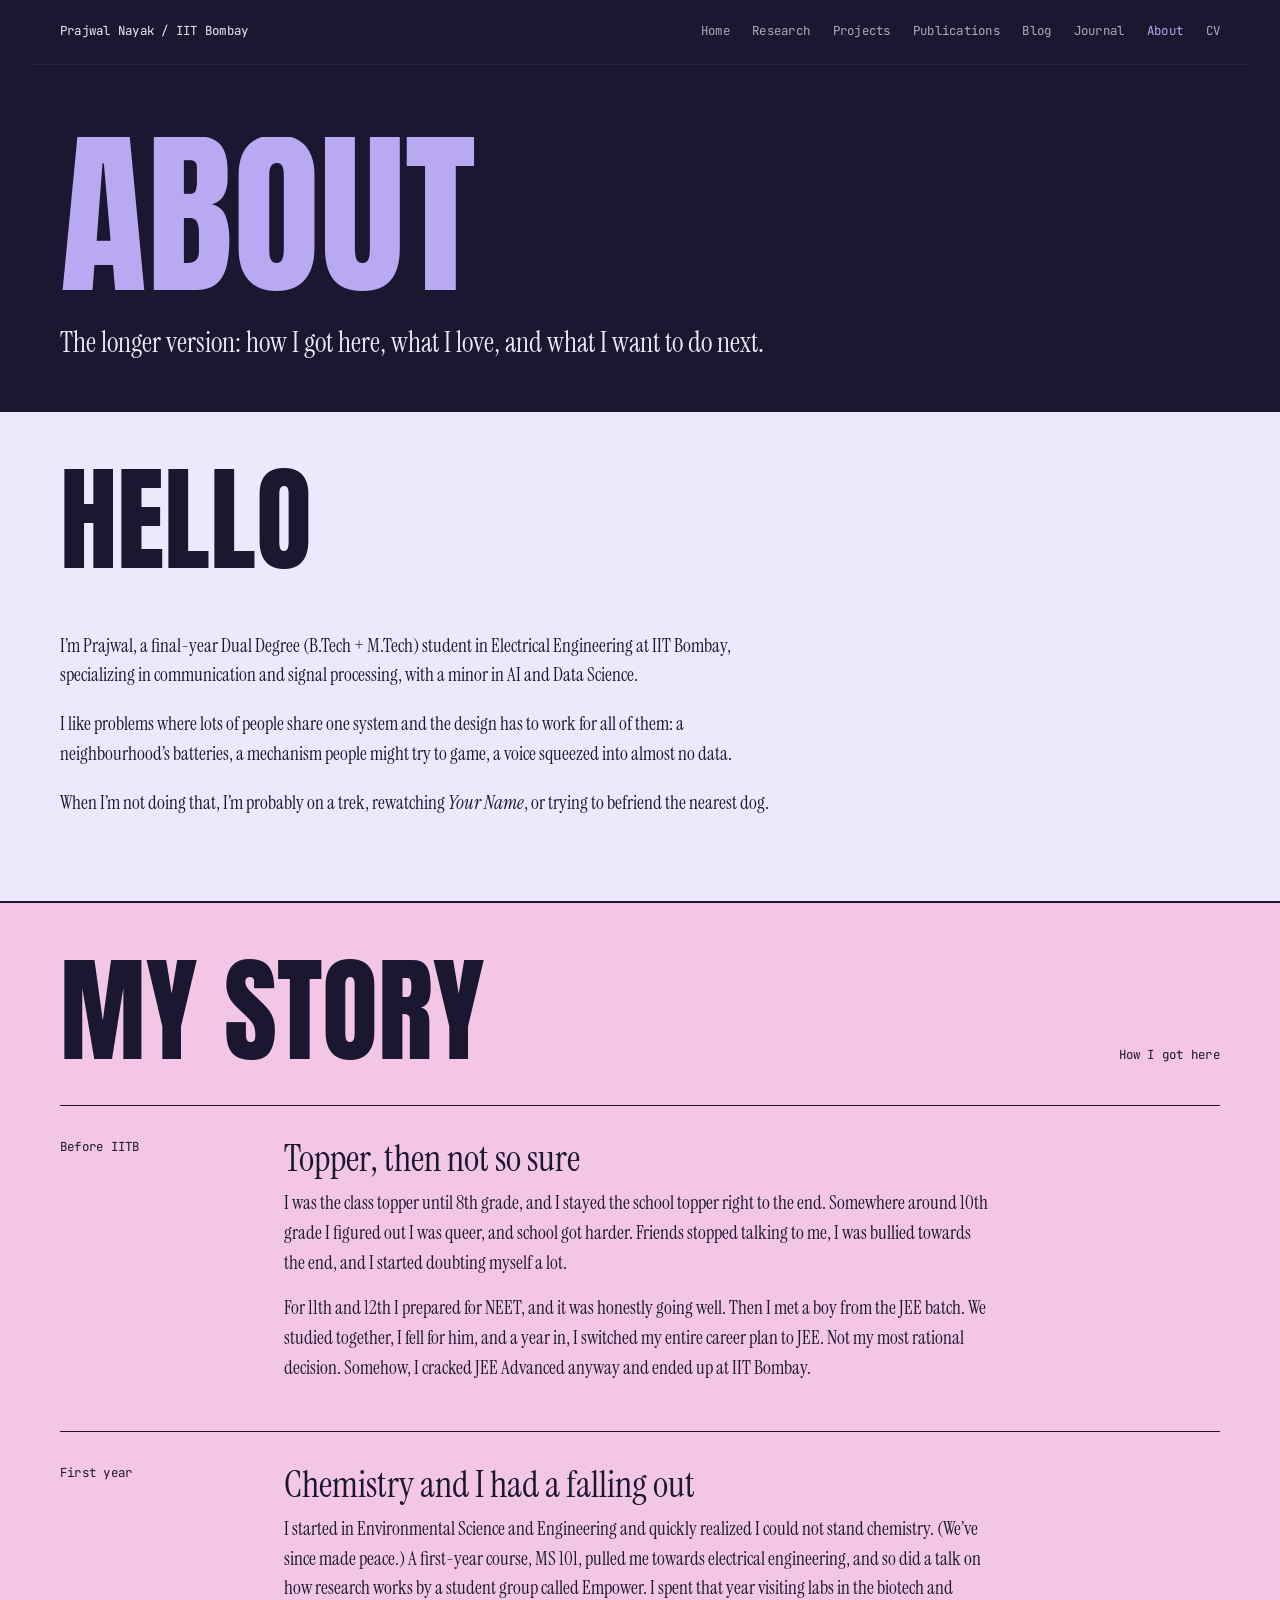
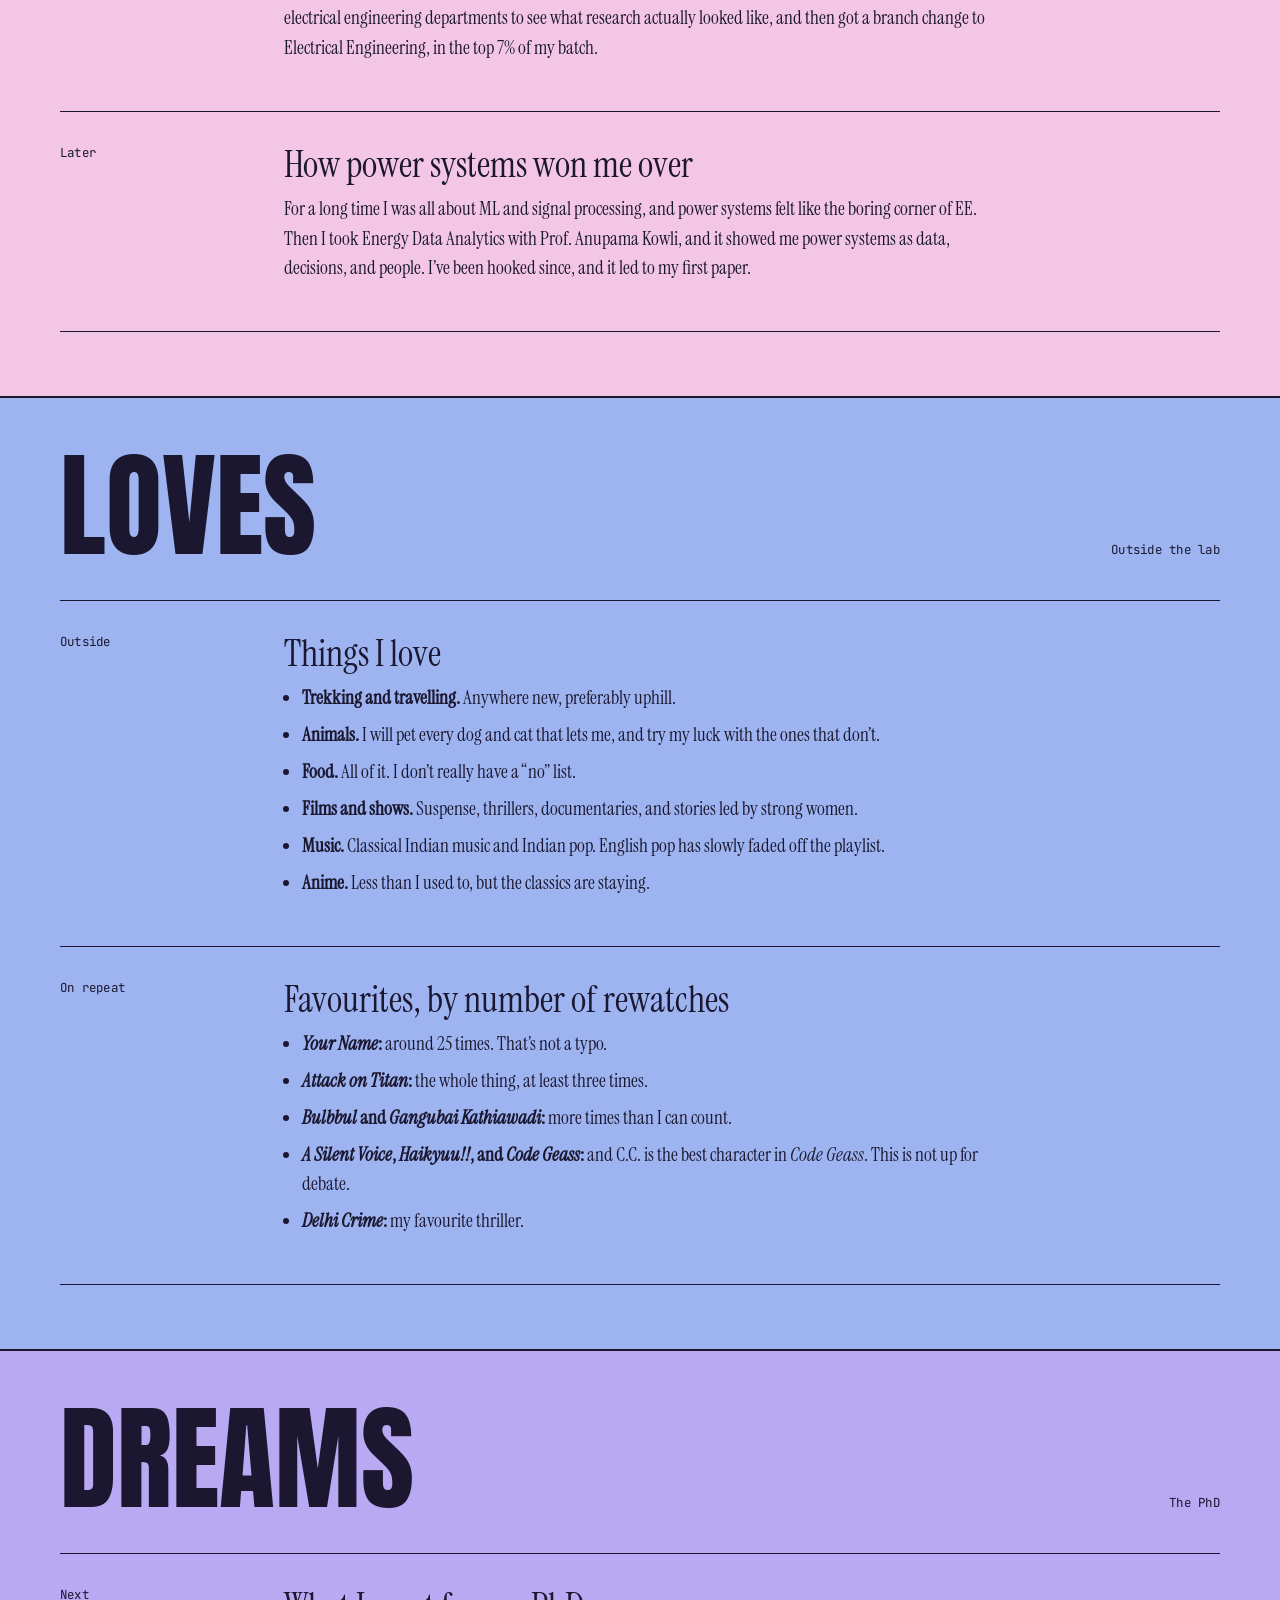
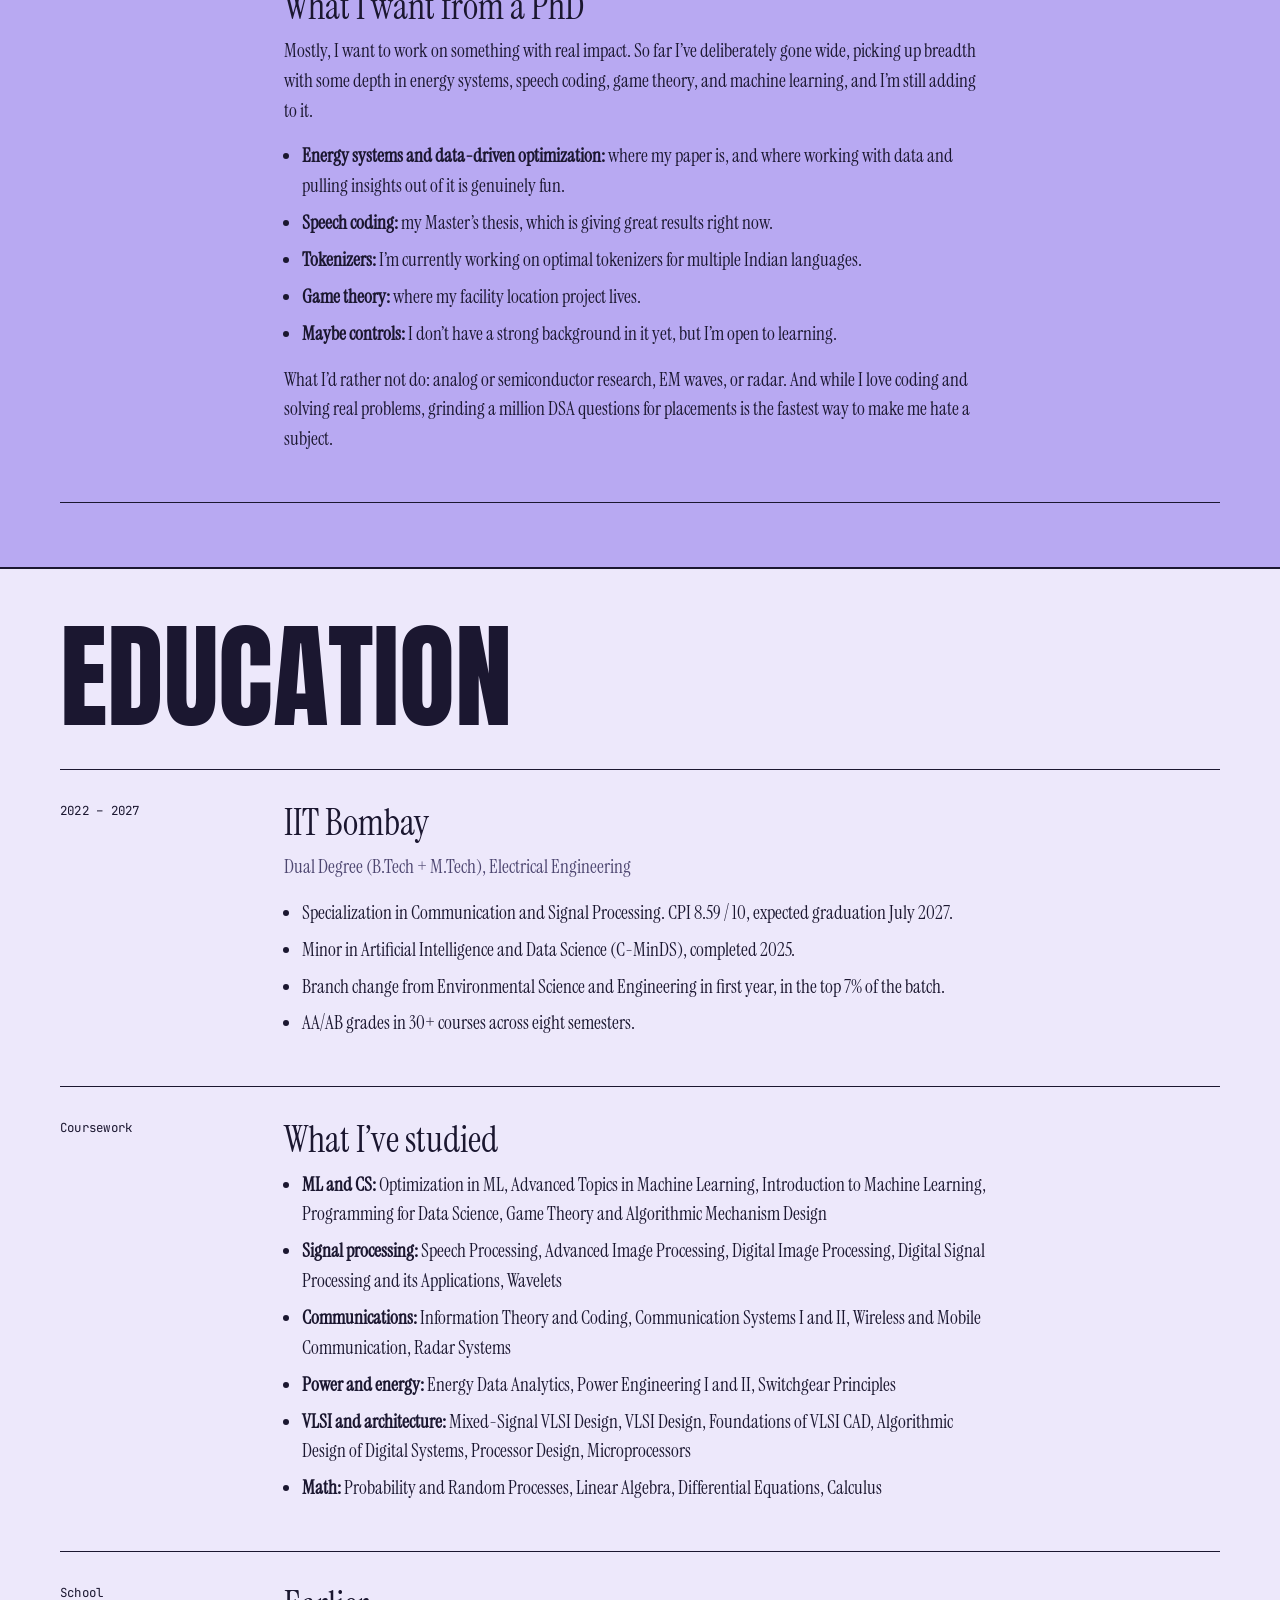
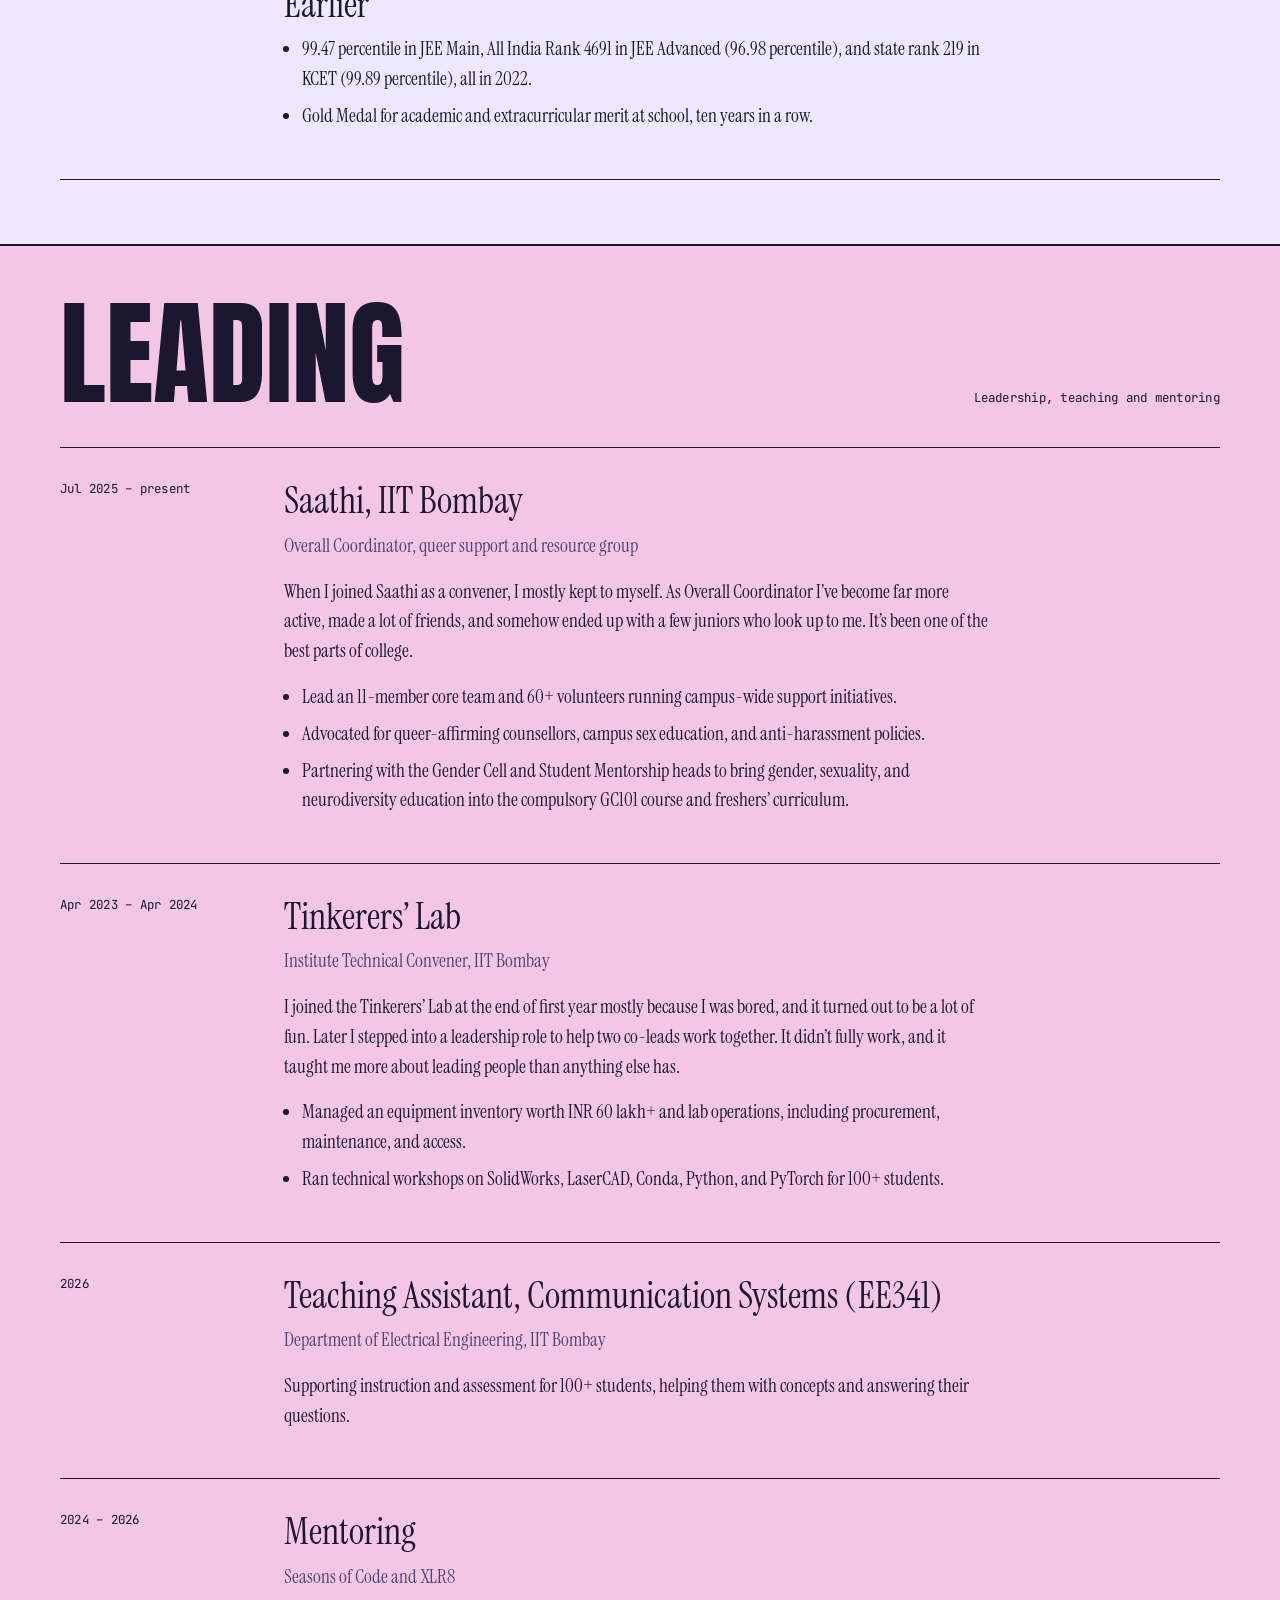
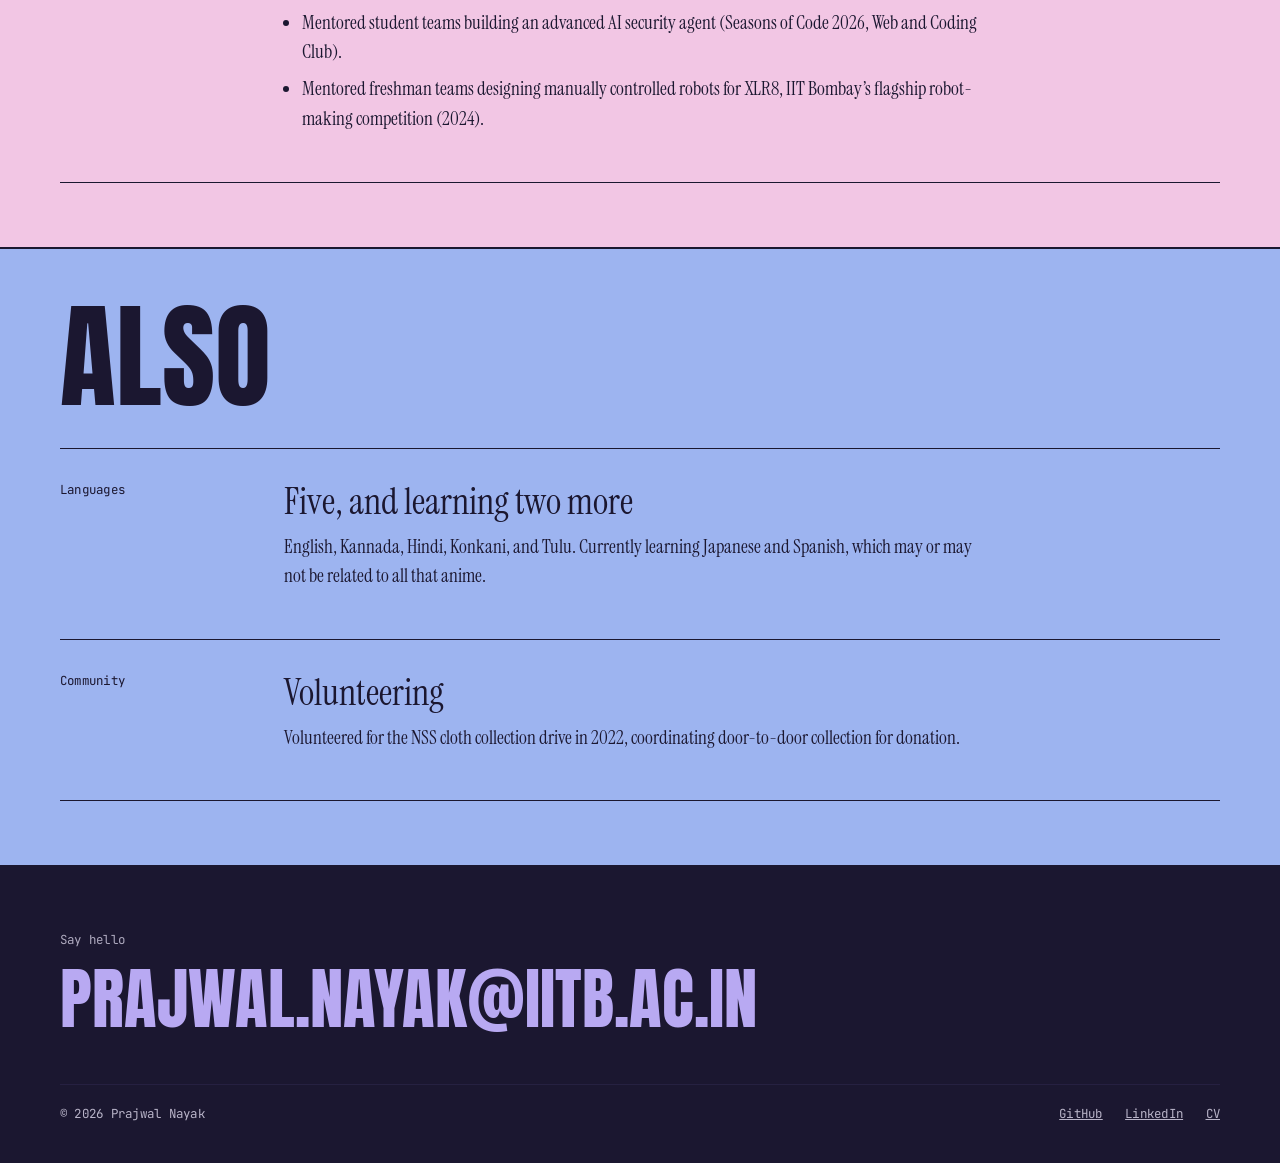
==== about.html @ 1d36ec8b "First commmit" ====
<!DOCTYPE html>
<html lang="en">
<head>
<meta charset="utf-8">
<meta name="viewport" content="width=device-width, initial-scale=1, viewport-fit=cover">
<title>About · Prajwal Nayak</title>
<meta name="description" content="About Prajwal Nayak.">
<link rel="preconnect" href="https://fonts.googleapis.com">
<link rel="preconnect" href="https://fonts.gstatic.com" crossorigin>
<link href="https://fonts.googleapis.com/css2?family=Anton&family=Instrument+Serif:ital@0;1&family=JetBrains+Mono:wght@400;500&display=swap" rel="stylesheet">
<link rel="stylesheet" href="style.css">
</head>
<body>
<header class="top">
  <div class="inner bar mono">
    <a class="home" href="index.html">Prajwal Nayak / IIT Bombay</a>
    <nav aria-label="Main">
      <button class="menu-btn mono" type="button" aria-expanded="false" aria-controls="navlist">Menu</button>
      <ul class="navlist" id="navlist">
        <li><a href="index.html">Home</a></li>
        <li><a href="research.html">Research</a></li>
        <li><a href="projects.html">Projects</a></li>
        <li><a href="publications.html">Publications</a></li>
        <li><a href="blog.html">Blog</a></li>
        <li><a href="journal.html">Journal</a></li>
        <li><a href="about.html" aria-current="page">About</a></li>
        <li><a href="cv.pdf">CV</a></li>
      </ul>
    </nav>
  </div>
</header>
<div class="title-band">
  <div class="inner">
    <h1 class="page-title split" data-split aria-label="About">About</h1>
    <p class="page-lede">The longer version: how I got here, what I love, and what I want to do next.</p>
  </div>
</div>
<main>
<section class="c-lilac block" id="hello" aria-labelledby="h-hello">
  <div class="inner section-pad">
    <div class="sec-head"><h2 class="big" id="h-hello">Hello</h2></div>
    <div style="padding-top:2.5rem;max-width:46rem">
      <!-- Put your photo in the repository as photo.jpg. If it's missing, it hides itself. -->
      <figure class="photo"><img src="photo.jpg" alt="Prajwal Nayak" onerror="this.closest('figure').remove()"></figure>
      <p>I’m Prajwal, a final-year Dual Degree (B.Tech + M.Tech) student in Electrical Engineering at IIT Bombay, specializing in communication and signal processing, with a minor in AI and Data Science.</p>
      <p>I like problems where lots of people share one system and the design has to work for all of them: a neighbourhood’s batteries, a mechanism people might try to game, a voice squeezed into almost no data.</p>
      <p>When I’m not doing that, I’m probably on a trek, rewatching <i>Your Name</i>, or trying to befriend the nearest dog.</p>
    </div>
  </div>
</section>
<section class="c-rose block" id="story" aria-labelledby="h-story">
  <div class="inner section-pad">
    <div class="sec-head"><h2 class="big" id="h-story">My story</h2><span class="mono">How I got here</span></div>
    <article class="detail">
      <span class="mono">Before IITB</span>
      <div>
        <h3>Topper, then not so sure</h3>
        
        <p>I was the class topper until 8th grade, and I stayed the school topper right to the end. Somewhere around 10th grade I figured out I was queer, and school got harder. Friends stopped talking to me, I was bullied towards the end, and I started doubting myself a lot.</p>
        <p>For 11th and 12th I prepared for NEET, and it was honestly going well. Then I met a boy from the JEE batch. We studied together, I fell for him, and a year in, I switched my entire career plan to JEE. Not my most rational decision. Somehow, I cracked JEE Advanced anyway and ended up at IIT Bombay.</p>
        
      </div>
    </article>
    <article class="detail">
      <span class="mono">First year</span>
      <div>
        <h3>Chemistry and I had a falling out</h3>
        
        <p>I started in Environmental Science and Engineering and quickly realized I could not stand chemistry. (We’ve since made peace.) A first-year course, MS 101, pulled me towards electrical engineering, and so did a talk on how research works by a student group called Empower. I spent that year visiting labs in the biotech and electrical engineering departments to see what research actually looked like, and then got a branch change to Electrical Engineering, in the top 7% of my batch.</p>
        
      </div>
    </article>
    <article class="detail">
      <span class="mono">Later</span>
      <div>
        <h3>How power systems won me over</h3>
        
        <p>For a long time I was all about ML and signal processing, and power systems felt like the boring corner of EE. Then I took Energy Data Analytics with Prof. Anupama Kowli, and it showed me power systems as data, decisions, and people. I’ve been hooked since, and it led to my first paper.</p>
        
      </div>
    </article>

  </div>
</section>
<section class="c-peri block" id="loves" aria-labelledby="h-loves">
  <div class="inner section-pad">
    <div class="sec-head"><h2 class="big" id="h-loves">Loves</h2><span class="mono">Outside the lab</span></div>
    <article class="detail">
      <span class="mono">Outside</span>
      <div>
        <h3>Things I love</h3>
        
        <ul>
          <li><b>Trekking and travelling.</b> Anywhere new, preferably uphill.</li>
          <li><b>Animals.</b> I will pet every dog and cat that lets me, and try my luck with the ones that don’t.</li>
          <li><b>Food.</b> All of it. I don’t really have a “no” list.</li>
          <li><b>Films and shows.</b> Suspense, thrillers, documentaries, and stories led by strong women.</li>
          <li><b>Music.</b> Classical Indian music and Indian pop. English pop has slowly faded off the playlist.</li>
          <li><b>Anime.</b> Less than I used to, but the classics are staying.</li>
        </ul>
        
      </div>
    </article>
    <article class="detail">
      <span class="mono">On repeat</span>
      <div>
        <h3>Favourites, by number of rewatches</h3>
        
        <ul>
          <li><b><i>Your Name</i>:</b> around 25 times. That’s not a typo.</li>
          <li><b><i>Attack on Titan</i>:</b> the whole thing, at least three times.</li>
          <li><b><i>Bulbbul</i> and <i>Gangubai Kathiawadi</i>:</b> more times than I can count.</li>
          <li><b><i>A Silent Voice</i>, <i>Haikyuu!!</i>, and <i>Code Geass</i>:</b> and C.C. is the best character in <i>Code Geass</i>. This is not up for debate.</li>
          <li><b><i>Delhi Crime</i>:</b> my favourite thriller.</li>
        </ul>
        
      </div>
    </article>

  </div>
</section>
<section class="c-lavender block" id="dreams" aria-labelledby="h-dreams">
  <div class="inner section-pad">
    <div class="sec-head"><h2 class="big" id="h-dreams">Dreams</h2><span class="mono">The PhD</span></div>
    <article class="detail">
      <span class="mono">Next</span>
      <div>
        <h3>What I want from a PhD</h3>
        
        <p>Mostly, I want to work on something with real impact. So far I’ve deliberately gone wide, picking up breadth with some depth in energy systems, speech coding, game theory, and machine learning, and I’m still adding to it.</p>
        <ul>
          <li><b>Energy systems and data-driven optimization:</b> where my paper is, and where working with data and pulling insights out of it is genuinely fun.</li>
          <li><b>Speech coding:</b> my Master’s thesis, which is giving great results right now.</li>
          <li><b>Tokenizers:</b> I’m currently working on optimal tokenizers for multiple Indian languages.</li>
          <li><b>Game theory:</b> where my facility location project lives.</li>
          <li><b>Maybe controls:</b> I don’t have a strong background in it yet, but I’m open to learning.</li>
        </ul>
        <p>What I’d rather not do: analog or semiconductor research, EM waves, or radar. And while I love coding and solving real problems, grinding a million DSA questions for placements is the fastest way to make me hate a subject.</p>
        
      </div>
    </article>

  </div>
</section>
<section class="c-lilac block" id="education" aria-labelledby="h-education">
  <div class="inner section-pad">
    <div class="sec-head"><h2 class="big" id="h-education">Education</h2></div>
    <article class="detail">
      <span class="mono">2022 – 2027</span>
      <div>
        <h3>IIT Bombay</h3>
        <p class="who">Dual Degree (B.Tech + M.Tech), Electrical Engineering</p>
        <ul>
          <li>Specialization in Communication and Signal Processing. CPI 8.59 / 10, expected graduation July 2027.</li>
          <li>Minor in Artificial Intelligence and Data Science (C-MinDS), completed 2025.</li>
          <li>Branch change from Environmental Science and Engineering in first year, in the top 7% of the batch.</li>
          <li>AA/AB grades in 30+ courses across eight semesters.</li>
        </ul>
        
      </div>
    </article>
    <article class="detail">
      <span class="mono">Coursework</span>
      <div>
        <h3>What I’ve studied</h3>
        
        <ul>
          <li><b>ML and CS:</b> Optimization in ML, Advanced Topics in Machine Learning, Introduction to Machine Learning, Programming for Data Science, Game Theory and Algorithmic Mechanism Design</li>
          <li><b>Signal processing:</b> Speech Processing, Advanced Image Processing, Digital Image Processing, Digital Signal Processing and its Applications, Wavelets</li>
          <li><b>Communications:</b> Information Theory and Coding, Communication Systems I and II, Wireless and Mobile Communication, Radar Systems</li>
          <li><b>Power and energy:</b> Energy Data Analytics, Power Engineering I and II, Switchgear Principles</li>
          <li><b>VLSI and architecture:</b> Mixed-Signal VLSI Design, VLSI Design, Foundations of VLSI CAD, Algorithmic Design of Digital Systems, Processor Design, Microprocessors</li>
          <li><b>Math:</b> Probability and Random Processes, Linear Algebra, Differential Equations, Calculus</li>
        </ul>
        
      </div>
    </article>
    <article class="detail">
      <span class="mono">School</span>
      <div>
        <h3>Earlier</h3>
        
        <ul>
          <li>99.47 percentile in JEE Main, All India Rank 4691 in JEE Advanced (96.98 percentile), and state rank 219 in KCET (99.89 percentile), all in 2022.</li>
          <li>Gold Medal for academic and extracurricular merit at school, ten years in a row.</li>
        </ul>
        
      </div>
    </article>

  </div>
</section>
<section class="c-rose block" id="leading" aria-labelledby="h-leading">
  <div class="inner section-pad">
    <div class="sec-head"><h2 class="big" id="h-leading">Leading</h2><span class="mono">Leadership, teaching and mentoring</span></div>
    <article class="detail">
      <span class="mono">Jul 2025 – present</span>
      <div>
        <h3>Saathi, IIT Bombay</h3>
        <p class="who">Overall Coordinator, queer support and resource group</p>
        <p>When I joined Saathi as a convener, I mostly kept to myself. As Overall Coordinator I’ve become far more active, made a lot of friends, and somehow ended up with a few juniors who look up to me. It’s been one of the best parts of college.</p>
        <ul>
          <li>Lead an 11-member core team and 60+ volunteers running campus-wide support initiatives.</li>
          <li>Advocated for queer-affirming counsellors, campus sex education, and anti-harassment policies.</li>
          <li>Partnering with the Gender Cell and Student Mentorship heads to bring gender, sexuality, and neurodiversity education into the compulsory GC101 course and freshers’ curriculum.</li>
        </ul>
        
      </div>
    </article>
    <article class="detail">
      <span class="mono">Apr 2023 – Apr 2024</span>
      <div>
        <h3>Tinkerers’ Lab</h3>
        <p class="who">Institute Technical Convener, IIT Bombay</p>
        <p>I joined the Tinkerers’ Lab at the end of first year mostly because I was bored, and it turned out to be a lot of fun. Later I stepped into a leadership role to help two co-leads work together. It didn’t fully work, and it taught me more about leading people than anything else has.</p>
        <ul>
          <li>Managed an equipment inventory worth INR 60 lakh+ and lab operations, including procurement, maintenance, and access.</li>
          <li>Ran technical workshops on SolidWorks, LaserCAD, Conda, Python, and PyTorch for 100+ students.</li>
        </ul>
        
      </div>
    </article>
    <article class="detail">
      <span class="mono">2026</span>
      <div>
        <h3>Teaching Assistant, Communication Systems (EE341)</h3>
        <p class="who">Department of Electrical Engineering, IIT Bombay</p>
        <p>Supporting instruction and assessment for 100+ students, helping them with concepts and answering their questions.</p>
        
      </div>
    </article>
    <article class="detail">
      <span class="mono">2024 – 2026</span>
      <div>
        <h3>Mentoring</h3>
        <p class="who">Seasons of Code and XLR8</p>
        <ul>
          <li>Mentored student teams building an advanced AI security agent (Seasons of Code 2026, Web and Coding Club).</li>
          <li>Mentored freshman teams designing manually controlled robots for XLR8, IIT Bombay’s flagship robot-making competition (2024).</li>
        </ul>
        
      </div>
    </article>

  </div>
</section>
<section class="c-peri block" id="also" aria-labelledby="h-also">
  <div class="inner section-pad">
    <div class="sec-head"><h2 class="big" id="h-also">Also</h2></div>
    <article class="detail">
      <span class="mono">Languages</span>
      <div>
        <h3>Five, and learning two more</h3>
        
        <p>English, Kannada, Hindi, Konkani, and Tulu. Currently learning Japanese and Spanish, which may or may not be related to all that anime.</p>
        
      </div>
    </article>
    <article class="detail">
      <span class="mono">Community</span>
      <div>
        <h3>Volunteering</h3>
        
        <p>Volunteered for the NSS cloth collection drive in 2022, coordinating door-to-door collection for donation.</p>
        
      </div>
    </article>

  </div>
</section>

</main>
<footer class="foot">
  <div class="inner">
    <span class="mono" style="display:block;margin-bottom:1rem;opacity:.7">Say hello</span>
    <a class="mail" href="mailto:prajwal.nayak@iitb.ac.in">prajwal.nayak@iitb.ac.in</a>
    <div class="foot-row mono">
      <span>© 2026 Prajwal Nayak</span>
      <ul>
        <li><a href="https://github.com/Prajwalnayak2506">GitHub</a></li>
        <li><a href="https://www.linkedin.com/in/prajwal-nayak-iitb">LinkedIn</a></li>
        <li><a href="cv.pdf">CV</a></li>
      </ul>
    </div>
  </div>
</footer>
<script src="site.js"></script>
</body>
</html>
---- style.css ----
:root{
  --ink:#1B1730; --ink-2:#2A2447;
  --lavender:#B8A9F2; --lilac:#EDE8FB; --peri:#9DB4F0; --rose:#F2C6E4;
  --on-light:#1B1730; --on-light-soft:#4D4670;
  --display:"Anton","Impact","Arial Narrow","Roboto Condensed","DejaVu Sans Condensed",sans-serif;
  --serif:"Instrument Serif","Iowan Old Style","Palatino Linotype",Georgia,serif;
  --mono:"JetBrains Mono","SFMono-Regular",Menlo,Consolas,monospace;
  color-scheme:light;
}
*,*::before,*::after{box-sizing:border-box}
:root{padding-top:env(safe-area-inset-top,0px);padding-bottom:env(safe-area-inset-bottom,0px);background:var(--ink)}
html{scroll-padding-top:env(safe-area-inset-top,0px)}
body{margin:0;font-family:var(--serif);font-size:1.2rem;line-height:1.55;color:var(--on-light);background:var(--lilac)}
a{color:inherit}
:focus-visible{outline:2px solid currentColor;outline-offset:4px}
.mono{font-family:var(--mono);font-size:.78rem;letter-spacing:.02em;line-height:1.5}
.inner{max-width:76rem;margin:0 auto;padding:0 1.75rem;width:100%}
.block{border-top:2px solid var(--ink)}

/* top bar */
.top{background:var(--ink);color:var(--lilac)}
.bar{display:flex;justify-content:space-between;align-items:center;gap:1rem;padding-top:1.4rem;padding-bottom:1.4rem;border-bottom:1px solid var(--ink-2);position:relative}
.bar .home{text-decoration:none}
.navlist{display:flex;gap:1.4rem;flex-wrap:wrap;list-style:none;margin:0;padding:0}
.navlist a{text-decoration:none;opacity:.7;transition:opacity .2s}
.navlist a:hover,.navlist a[aria-current="page"]{opacity:1}
.navlist a[aria-current="page"]{color:var(--lavender)}
.menu-btn{display:none;font:inherit;background:none;color:var(--lavender);border:1px solid var(--lavender);padding:.3rem .7rem;cursor:pointer}
@media (max-width:52rem){
  .menu-btn{display:inline-block}
  .navlist{display:none}
  .navlist.open{display:flex;position:absolute;left:0;right:0;top:100%;flex-direction:column;background:var(--ink);padding:1.25rem 1.75rem;gap:.8rem;z-index:5;border-bottom:2px solid var(--lavender)}
}

/* page title band */
.title-band{background:var(--ink);color:var(--lilac)}
.title-band .inner{padding-top:4.5rem;padding-bottom:3rem}
.page-title{font-family:var(--display);font-weight:400;text-transform:uppercase;color:var(--lavender);font-size:clamp(4rem,14vw,12.5rem);line-height:.86;margin:0;white-space:nowrap;overflow:hidden}
.page-lede{font-size:clamp(1.3rem,2.3vw,1.75rem);line-height:1.4;max-width:44rem;margin:2rem 0 0}
.split .ch{display:inline-block}
@media (prefers-reduced-motion:no-preference){
  .split .ch{transform:translateY(105%);animation:up .9s cubic-bezier(.2,.8,.2,1) forwards}
  @keyframes up{to{transform:none}}
}

/* section colours */
.c-lavender{background:var(--lavender)} .c-lilac{background:var(--lilac)}
.c-peri{background:var(--peri)} .c-rose{background:var(--rose)}
.sec-head{display:flex;justify-content:space-between;align-items:baseline;gap:1rem;flex-wrap:wrap;padding-top:3.5rem}
.big{font-family:var(--display);font-weight:400;text-transform:uppercase;font-size:clamp(3rem,9vw,7.5rem);line-height:.9;margin:0}
.section-pad{padding-bottom:4rem}

/* two-column detail layout: label left, content right */
.detail{display:grid;grid-template-columns:12rem minmax(0,1fr);gap:2rem;padding:2rem 0;border-top:1.5px solid var(--ink)}
.detail:first-of-type{margin-top:2.5rem}
.detail:last-child{border-bottom:1.5px solid var(--ink)}
@media (max-width:44rem){.detail{grid-template-columns:1fr;gap:.6rem}}
.detail h3{font-family:var(--serif);font-weight:400;font-size:clamp(1.6rem,3vw,2.3rem);line-height:1.15;margin:0 0 .5rem}
.detail .who{color:var(--on-light-soft);margin:0 0 1rem}
.detail p{max-width:44rem;margin:0 0 1rem}
.detail ul{max-width:44rem;margin:0 0 1rem;padding-left:1.1rem}
.detail li{margin-bottom:.45rem}
.tags{display:flex;flex-wrap:wrap;gap:.4rem;margin-top:.75rem;padding:0;list-style:none}
.tags li{border:1.5px solid var(--ink);padding:.1rem .55rem;margin:0}

/* row lists */
.rows{list-style:none;margin:2.5rem 0 0;padding:0}
.rows li{border-top:1.5px solid var(--ink)}
.rows li:last-child{border-bottom:1.5px solid var(--ink)}
.rows a,.rows .r{display:grid;grid-template-columns:10rem minmax(0,1fr) auto;gap:2rem;align-items:baseline;padding:1.3rem 0;text-decoration:none;transition:padding .25s}
.rows a:hover{padding-left:.75rem}
.rows h3{font-family:var(--serif);font-weight:400;font-size:clamp(1.5rem,2.8vw,2.1rem);line-height:1.15;margin:0}
.rows p{margin:.3rem 0 0;color:var(--on-light-soft);font-size:1.1rem}
.go{font-family:var(--mono);font-size:.78rem;opacity:.6}
.rows a:hover .go{opacity:1}
@media (max-width:44rem){.rows a,.rows .r{grid-template-columns:1fr;gap:.3rem}.go{display:none}}

/* filters */
.filters{display:flex;flex-wrap:wrap;gap:.5rem;margin-top:2rem}
.filters button{font-family:var(--mono);font-size:.78rem;cursor:pointer;background:transparent;color:var(--ink);border:1.5px solid var(--ink);padding:.4rem .8rem}
.filters button[aria-pressed="true"]{background:var(--ink);color:var(--lilac)}
[hidden]{display:none!important}

/* 3D viewer */
.viewer{display:grid;grid-template-columns:minmax(0,1fr) 16rem;gap:1.5rem;align-items:end;margin:1rem 0 1rem;max-width:52rem}
@media (max-width:44rem){.viewer{grid-template-columns:1fr}}
.viewer canvas{width:100%;aspect-ratio:4/3;display:block;border:1.5px solid var(--ink);background:var(--lilac);cursor:grab;touch-action:none}
.viewer canvas:active{cursor:grabbing}
.viewer label{display:block;margin-bottom:.5rem}
.viewer input{width:100%;accent-color:var(--ink)}
.viewer .hint{margin-top:.75rem;color:var(--on-light-soft)}

/* journal timeline */
.year{font-family:var(--display);font-size:clamp(2.5rem,6vw,4.5rem);line-height:1;margin:3rem 0 0;text-transform:uppercase}

/* empty state */
.empty{padding:2.5rem 0 0;max-width:40rem}

/* footer */
.foot{background:var(--ink);color:var(--lilac);border-top:2px solid var(--ink)}
.foot .inner{padding-top:4rem;padding-bottom:2.5rem}
.mail{font-family:var(--display);text-transform:uppercase;color:var(--lavender);text-decoration:none;font-size:clamp(1.6rem,5.2vw,4.6rem);line-height:1;display:inline-block;overflow-wrap:anywhere}
.mail:hover{color:var(--rose)}
.foot-row{display:flex;justify-content:space-between;flex-wrap:wrap;gap:1rem;margin-top:3rem;padding-top:1.25rem;border-top:1px solid var(--ink-2);opacity:.75}
.foot-row ul{display:flex;gap:1.4rem;list-style:none;margin:0;padding:0}

/* home hero */
.hero{background:var(--ink);color:var(--lilac);min-height:100vh;display:flex;flex-direction:column}
.hero-mid{flex:1;display:flex;align-items:flex-end}
.name{font-family:var(--display);font-weight:400;text-transform:uppercase;color:var(--lavender);font-size:clamp(4.5rem,15vw,14rem);line-height:.86;margin:0;padding-top:3rem;white-space:nowrap}
.name .line{display:block;overflow:hidden}
.hero-foot{display:grid;grid-template-columns:minmax(0,1fr) minmax(0,26rem);gap:2.5rem;align-items:end;padding-top:2rem;padding-bottom:2.5rem}
@media (max-width:52rem){.hero-foot{grid-template-columns:1fr;gap:1.5rem}}
.tone-text{font-size:clamp(1.35rem,2.4vw,1.85rem);line-height:1.35;margin:0;max-width:40rem;min-height:5.4em}
.tone{border-top:1px solid var(--ink-2);padding-top:1rem}
.tone label{display:block;margin-bottom:.75rem}
.tone label b{color:var(--lavender);font-weight:500}
.tone input{width:100%;accent-color:var(--lavender);cursor:pointer}
.ticks{display:flex;justify-content:space-between;margin-top:.35rem;opacity:.5}
.strip{background:var(--peri);color:var(--ink);overflow:hidden;white-space:nowrap;border-top:2px solid var(--ink)}
.track{display:inline-flex;gap:3rem;padding:.85rem 0;font-family:var(--display);font-size:1.6rem;text-transform:uppercase}
.track span::after{content:"/";margin-left:3rem;opacity:.4}
@media (prefers-reduced-motion:no-preference){.track{animation:slide 38s linear infinite}@keyframes slide{to{transform:translateX(-50%)}}}
.paper{padding:2.5rem 0 4rem;display:grid;grid-template-columns:10rem minmax(0,1fr);gap:2rem}
@media (max-width:44rem){.paper{grid-template-columns:1fr;gap:.5rem}}
.paper h3{font-weight:400;font-size:clamp(1.7rem,3.2vw,2.5rem);line-height:1.15;margin:0 0 1rem;max-width:44rem}
.paper p{max-width:40rem;margin:0 0 1rem}
.paper .meta{color:var(--on-light-soft)}
.photo{float:right;width:13rem;margin:0 0 1rem 2rem;border:1.5px solid var(--ink)}
.photo img{display:block;width:100%;aspect-ratio:4/5;object-fit:cover}
@media (max-width:44rem){.photo{float:none;margin:0 0 1rem;width:10rem}}
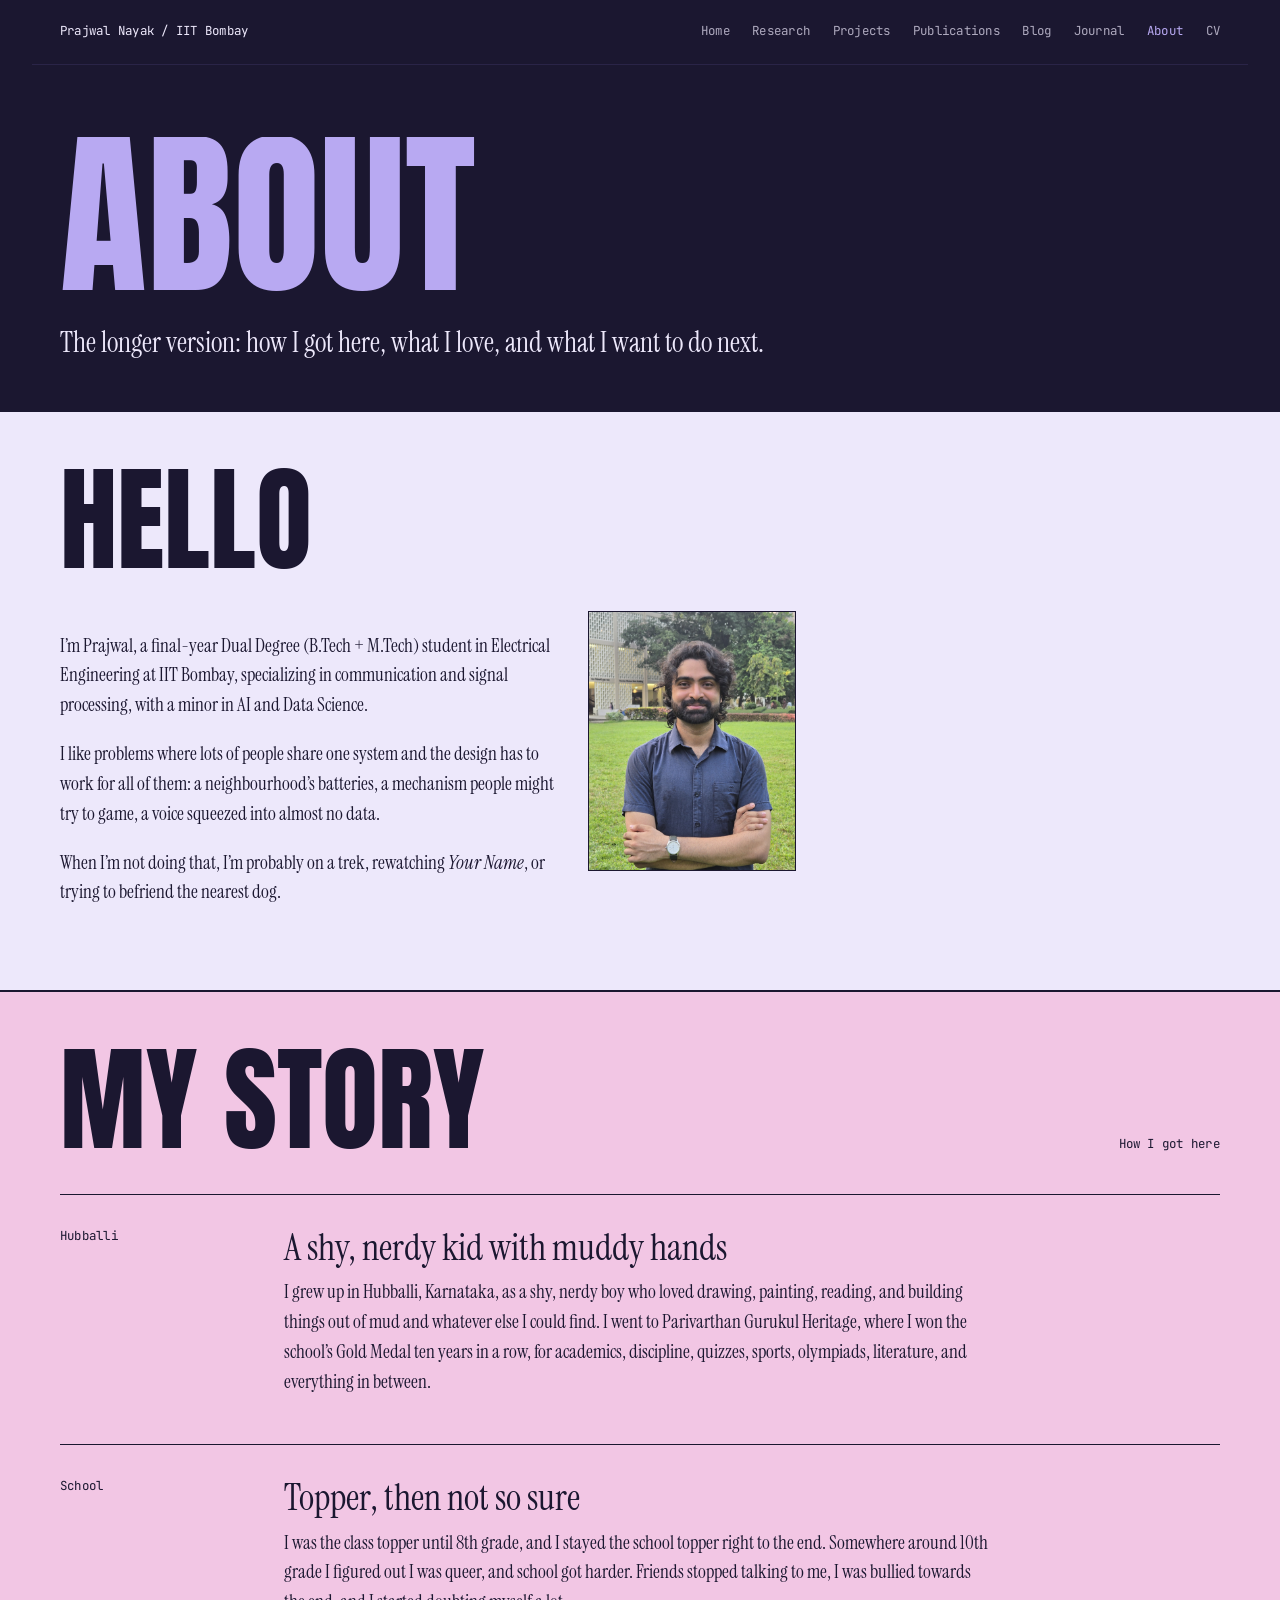
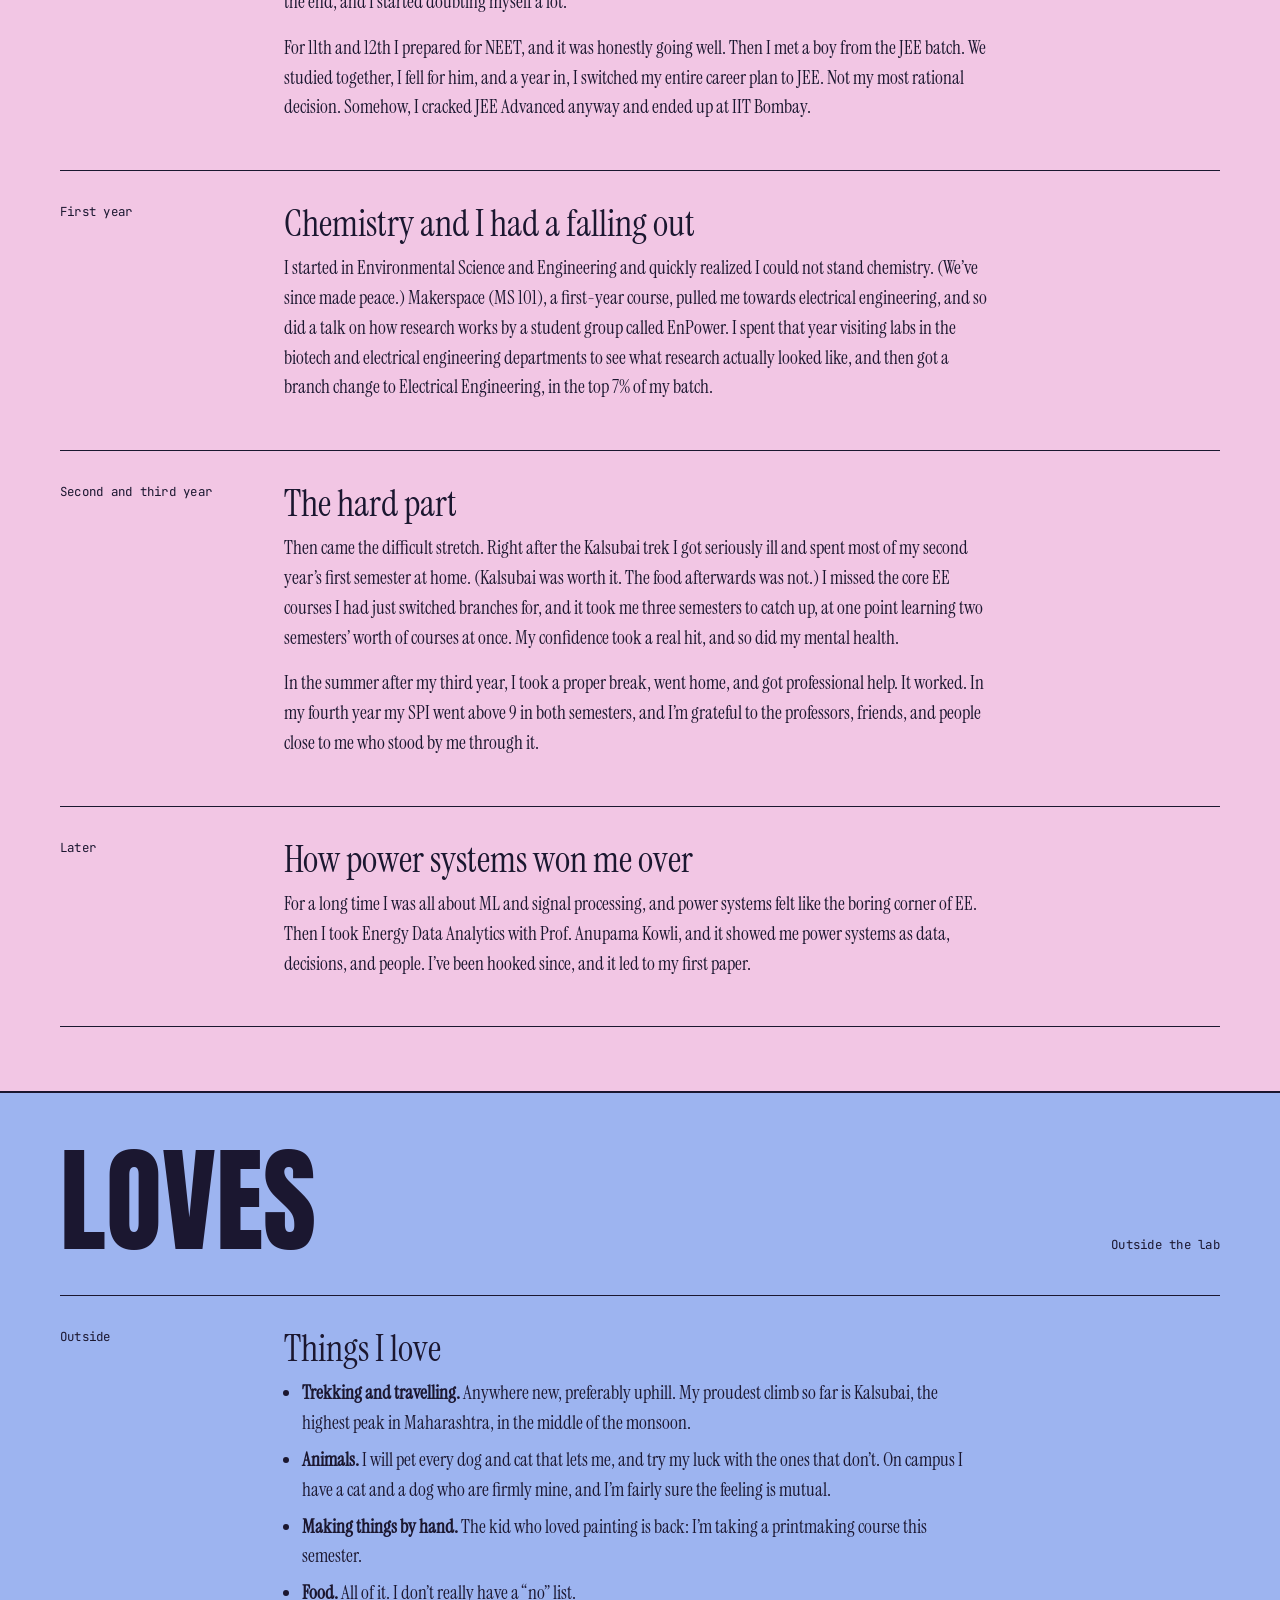
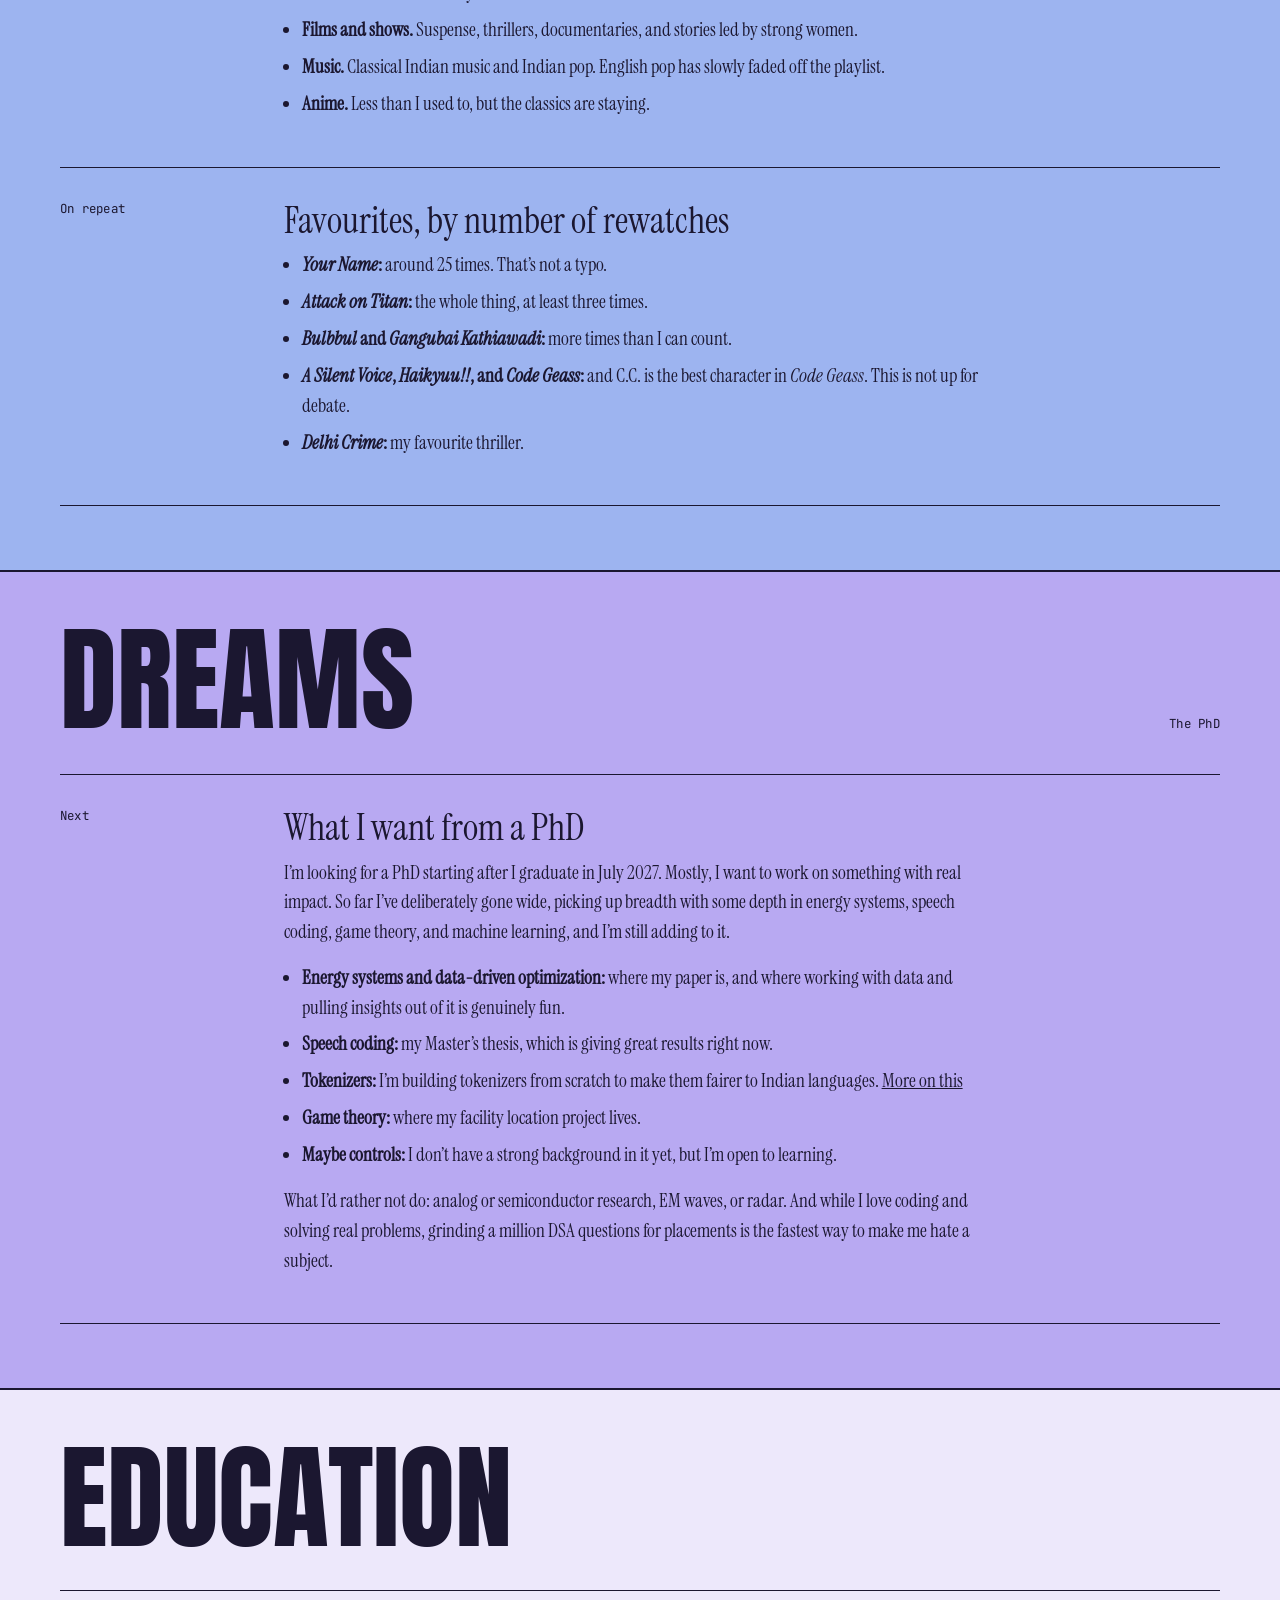
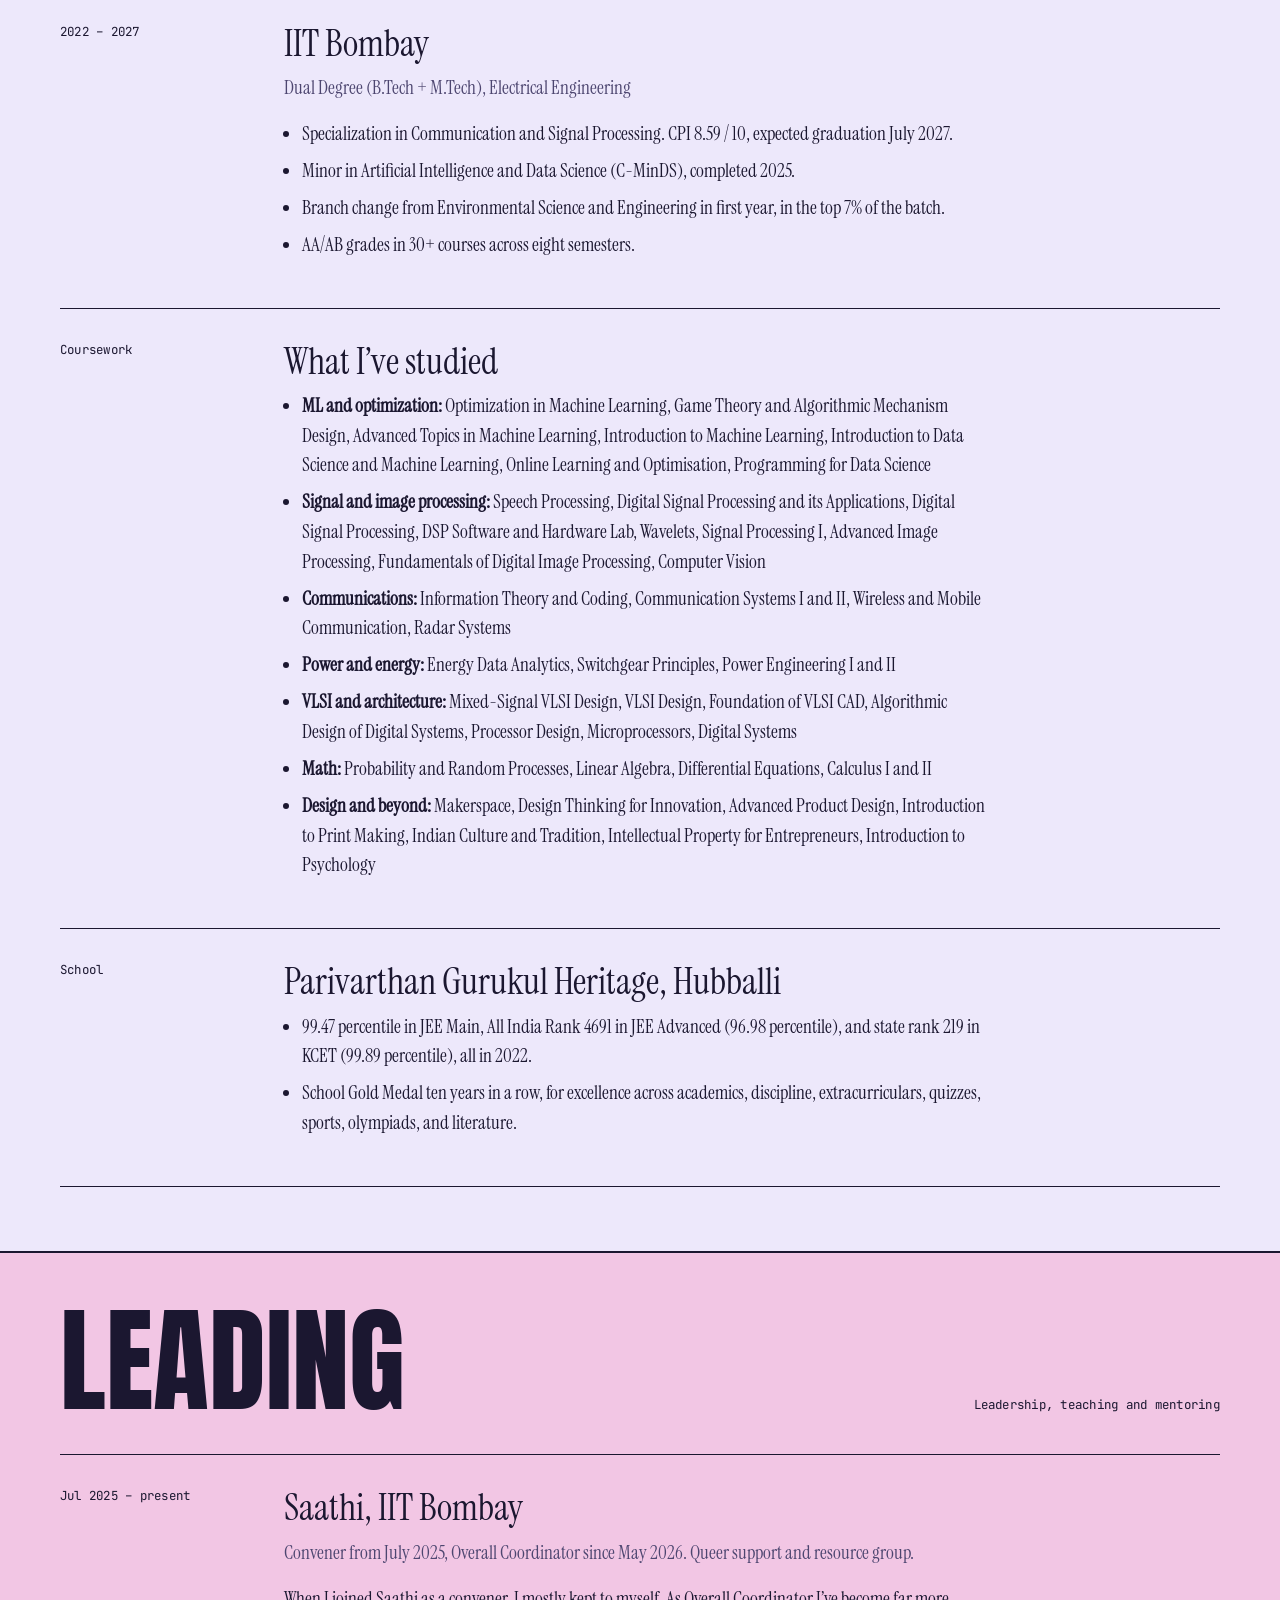
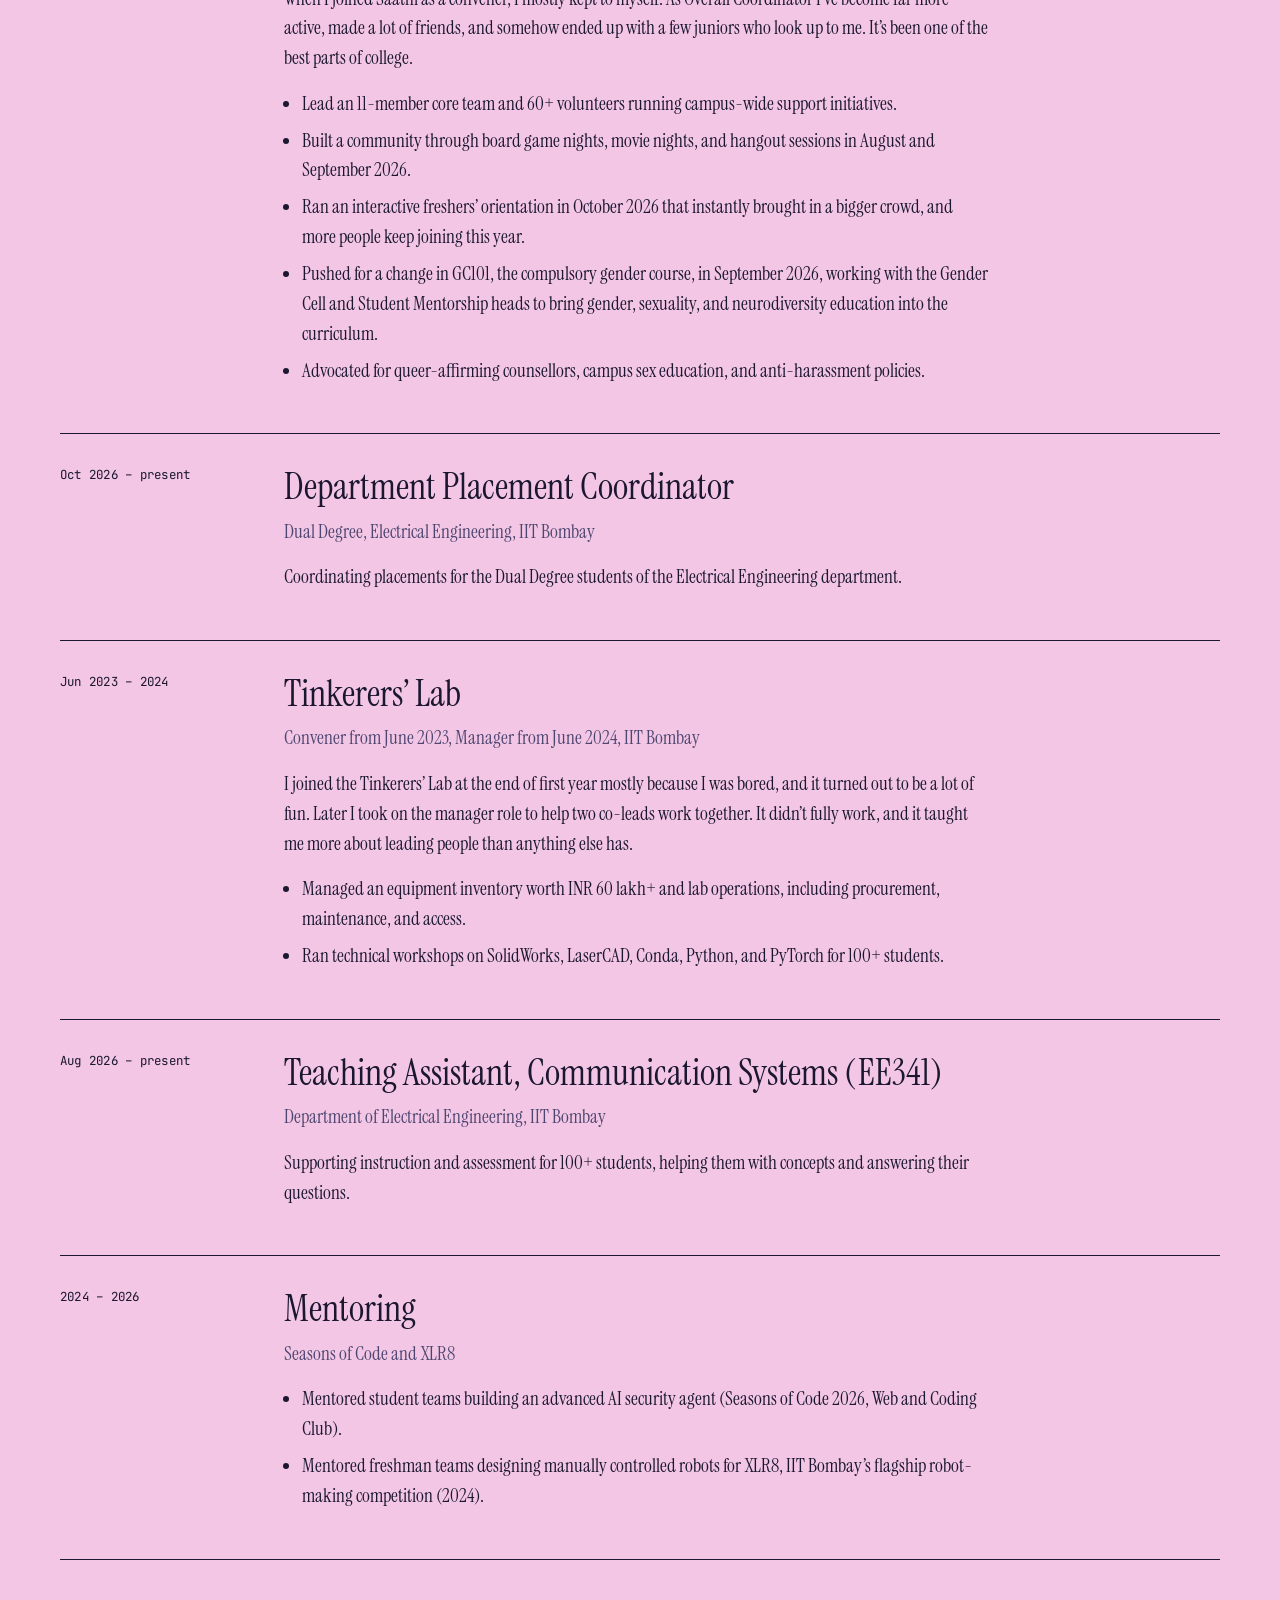
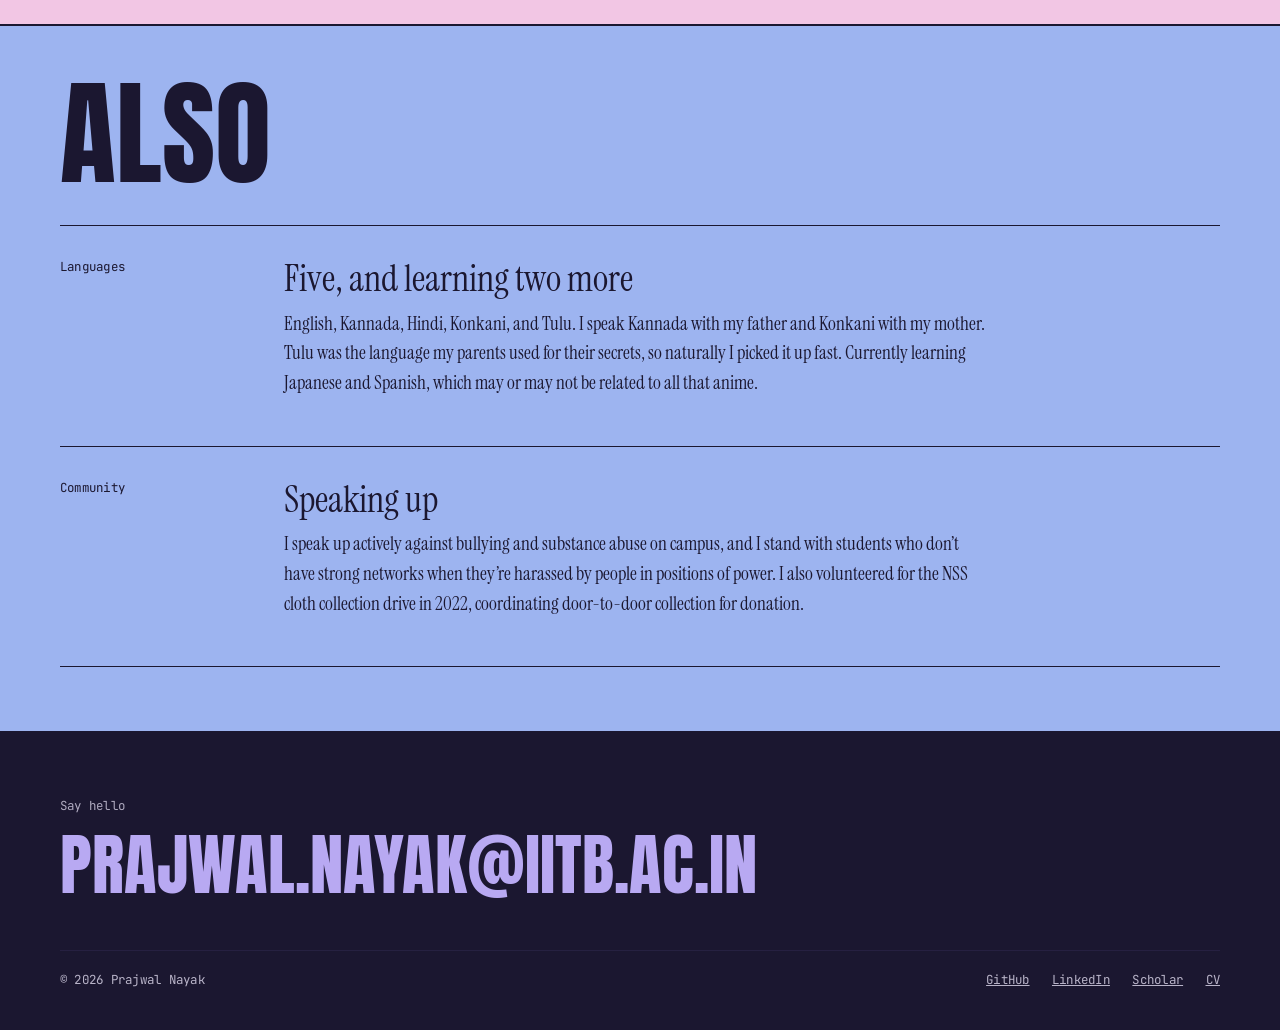
==== commit f71d1c6a: "First update" ====
--- a/about.html
+++ b/about.html
@@ -52,7 +52,16 @@
   <div class="inner section-pad">
     <div class="sec-head"><h2 class="big" id="h-story">My story</h2><span class="mono">How I got here</span></div>
     <article class="detail">
-      <span class="mono">Before IITB</span>
+      <span class="mono">Hubballi</span>
+      <div>
+        <h3>A shy, nerdy kid with muddy hands</h3>
+        
+        <p>I grew up in Hubballi, Karnataka, as a shy, nerdy boy who loved drawing, painting, reading, and building things out of mud and whatever else I could find. I went to Parivarthan Gurukul Heritage, where I won the school’s Gold Medal ten years in a row, for academics, discipline, quizzes, sports, olympiads, literature, and everything in between.</p>
+        
+      </div>
+    </article>
+    <article class="detail">
+      <span class="mono">School</span>
       <div>
         <h3>Topper, then not so sure</h3>
         
@@ -66,7 +75,17 @@
       <div>
         <h3>Chemistry and I had a falling out</h3>
         
-        <p>I started in Environmental Science and Engineering and quickly realized I could not stand chemistry. (We’ve since made peace.) A first-year course, MS 101, pulled me towards electrical engineering, and so did a talk on how research works by a student group called Empower. I spent that year visiting labs in the biotech and electrical engineering departments to see what research actually looked like, and then got a branch change to Electrical Engineering, in the top 7% of my batch.</p>
+        <p>I started in Environmental Science and Engineering and quickly realized I could not stand chemistry. (We’ve since made peace.) Makerspace (MS 101), a first-year course, pulled me towards electrical engineering, and so did a talk on how research works by a student group called EnPower. I spent that year visiting labs in the biotech and electrical engineering departments to see what research actually looked like, and then got a branch change to Electrical Engineering, in the top 7% of my batch.</p>
+        
+      </div>
+    </article>
+    <article class="detail">
+      <span class="mono">Second and third year</span>
+      <div>
+        <h3>The hard part</h3>
+        
+        <p>Then came the difficult stretch. Right after the Kalsubai trek I got seriously ill and spent most of my second year’s first semester at home. (Kalsubai was worth it. The food afterwards was not.) I missed the core EE courses I had just switched branches for, and it took me three semesters to catch up, at one point learning two semesters’ worth of courses at once. My confidence took a real hit, and so did my mental health.</p>
+        <p>In the summer after my third year, I took a proper break, went home, and got professional help. It worked. In my fourth year my SPI went above 9 in both semesters, and I’m grateful to the professors, friends, and people close to me who stood by me through it.</p>
         
       </div>
     </article>
@@ -91,8 +110,9 @@
         <h3>Things I love</h3>
         
         <ul>
-          <li><b>Trekking and travelling.</b> Anywhere new, preferably uphill.</li>
-          <li><b>Animals.</b> I will pet every dog and cat that lets me, and try my luck with the ones that don’t.</li>
+          <li><b>Trekking and travelling.</b> Anywhere new, preferably uphill. My proudest climb so far is Kalsubai, the highest peak in Maharashtra, in the middle of the monsoon.</li>
+          <li><b>Animals.</b> I will pet every dog and cat that lets me, and try my luck with the ones that don’t. On campus I have a cat and a dog who are firmly mine, and I’m fairly sure the feeling is mutual.</li>
+          <li><b>Making things by hand.</b> The kid who loved painting is back: I’m taking a printmaking course this semester.</li>
           <li><b>Food.</b> All of it. I don’t really have a “no” list.</li>
           <li><b>Films and shows.</b> Suspense, thrillers, documentaries, and stories led by strong women.</li>
           <li><b>Music.</b> Classical Indian music and Indian pop. English pop has slowly faded off the playlist.</li>
@@ -127,11 +147,11 @@
       <div>
         <h3>What I want from a PhD</h3>
         
-        <p>Mostly, I want to work on something with real impact. So far I’ve deliberately gone wide, picking up breadth with some depth in energy systems, speech coding, game theory, and machine learning, and I’m still adding to it.</p>
+        <p>I’m looking for a PhD starting after I graduate in July 2027. Mostly, I want to work on something with real impact. So far I’ve deliberately gone wide, picking up breadth with some depth in energy systems, speech coding, game theory, and machine learning, and I’m still adding to it.</p>
         <ul>
           <li><b>Energy systems and data-driven optimization:</b> where my paper is, and where working with data and pulling insights out of it is genuinely fun.</li>
           <li><b>Speech coding:</b> my Master’s thesis, which is giving great results right now.</li>
-          <li><b>Tokenizers:</b> I’m currently working on optimal tokenizers for multiple Indian languages.</li>
+          <li><b>Tokenizers:</b> I’m building tokenizers from scratch to make them fairer to Indian languages. <a href="research.html#tokenizers">More on this</a></li>
           <li><b>Game theory:</b> where my facility location project lives.</li>
           <li><b>Maybe controls:</b> I don’t have a strong background in it yet, but I’m open to learning.</li>
         </ul>
@@ -165,12 +185,13 @@
         <h3>What I’ve studied</h3>
         
         <ul>
-          <li><b>ML and CS:</b> Optimization in ML, Advanced Topics in Machine Learning, Introduction to Machine Learning, Programming for Data Science, Game Theory and Algorithmic Mechanism Design</li>
-          <li><b>Signal processing:</b> Speech Processing, Advanced Image Processing, Digital Image Processing, Digital Signal Processing and its Applications, Wavelets</li>
+          <li><b>ML and optimization:</b> Optimization in Machine Learning, Game Theory and Algorithmic Mechanism Design, Advanced Topics in Machine Learning, Introduction to Machine Learning, Introduction to Data Science and Machine Learning, Online Learning and Optimisation, Programming for Data Science</li>
+          <li><b>Signal and image processing:</b> Speech Processing, Digital Signal Processing and its Applications, Digital Signal Processing, DSP Software and Hardware Lab, Wavelets, Signal Processing I, Advanced Image Processing, Fundamentals of Digital Image Processing, Computer Vision</li>
           <li><b>Communications:</b> Information Theory and Coding, Communication Systems I and II, Wireless and Mobile Communication, Radar Systems</li>
-          <li><b>Power and energy:</b> Energy Data Analytics, Power Engineering I and II, Switchgear Principles</li>
-          <li><b>VLSI and architecture:</b> Mixed-Signal VLSI Design, VLSI Design, Foundations of VLSI CAD, Algorithmic Design of Digital Systems, Processor Design, Microprocessors</li>
-          <li><b>Math:</b> Probability and Random Processes, Linear Algebra, Differential Equations, Calculus</li>
+          <li><b>Power and energy:</b> Energy Data Analytics, Switchgear Principles, Power Engineering I and II</li>
+          <li><b>VLSI and architecture:</b> Mixed-Signal VLSI Design, VLSI Design, Foundation of VLSI CAD, Algorithmic Design of Digital Systems, Processor Design, Microprocessors, Digital Systems</li>
+          <li><b>Math:</b> Probability and Random Processes, Linear Algebra, Differential Equations, Calculus I and II</li>
+          <li><b>Design and beyond:</b> Makerspace, Design Thinking for Innovation, Advanced Product Design, Introduction to Print Making, Indian Culture and Tradition, Intellectual Property for Entrepreneurs, Introduction to Psychology</li>
         </ul>
         
       </div>
@@ -178,11 +199,11 @@
     <article class="detail">
       <span class="mono">School</span>
       <div>
-        <h3>Earlier</h3>
+        <h3>Parivarthan Gurukul Heritage, Hubballi</h3>
         
         <ul>
           <li>99.47 percentile in JEE Main, All India Rank 4691 in JEE Advanced (96.98 percentile), and state rank 219 in KCET (99.89 percentile), all in 2022.</li>
-          <li>Gold Medal for academic and extracurricular merit at school, ten years in a row.</li>
+          <li>School Gold Medal ten years in a row, for excellence across academics, discipline, extracurriculars, quizzes, sports, olympiads, and literature.</li>
         </ul>
         
       </div>
@@ -197,22 +218,33 @@
       <span class="mono">Jul 2025 – present</span>
       <div>
         <h3>Saathi, IIT Bombay</h3>
-        <p class="who">Overall Coordinator, queer support and resource group</p>
+        <p class="who">Convener from July 2025, Overall Coordinator since May 2026. Queer support and resource group.</p>
         <p>When I joined Saathi as a convener, I mostly kept to myself. As Overall Coordinator I’ve become far more active, made a lot of friends, and somehow ended up with a few juniors who look up to me. It’s been one of the best parts of college.</p>
         <ul>
           <li>Lead an 11-member core team and 60+ volunteers running campus-wide support initiatives.</li>
+          <li>Built a community through board game nights, movie nights, and hangout sessions in August and September 2026.</li>
+          <li>Ran an interactive freshers’ orientation in October 2026 that instantly brought in a bigger crowd, and more people keep joining this year.</li>
+          <li>Pushed for a change in GC101, the compulsory gender course, in September 2026, working with the Gender Cell and Student Mentorship heads to bring gender, sexuality, and neurodiversity education into the curriculum.</li>
           <li>Advocated for queer-affirming counsellors, campus sex education, and anti-harassment policies.</li>
-          <li>Partnering with the Gender Cell and Student Mentorship heads to bring gender, sexuality, and neurodiversity education into the compulsory GC101 course and freshers’ curriculum.</li>
-        </ul>
-        
-      </div>
-    </article>
-    <article class="detail">
-      <span class="mono">Apr 2023 – Apr 2024</span>
+        </ul>
+        
+      </div>
+    </article>
+    <article class="detail">
+      <span class="mono">Oct 2026 – present</span>
+      <div>
+        <h3>Department Placement Coordinator</h3>
+        <p class="who">Dual Degree, Electrical Engineering, IIT Bombay</p>
+        <p>Coordinating placements for the Dual Degree students of the Electrical Engineering department.</p>
+        
+      </div>
+    </article>
+    <article class="detail">
+      <span class="mono">Jun 2023 – 2024</span>
       <div>
         <h3>Tinkerers’ Lab</h3>
-        <p class="who">Institute Technical Convener, IIT Bombay</p>
-        <p>I joined the Tinkerers’ Lab at the end of first year mostly because I was bored, and it turned out to be a lot of fun. Later I stepped into a leadership role to help two co-leads work together. It didn’t fully work, and it taught me more about leading people than anything else has.</p>
+        <p class="who">Convener from June 2023, Manager from June 2024, IIT Bombay</p>
+        <p>I joined the Tinkerers’ Lab at the end of first year mostly because I was bored, and it turned out to be a lot of fun. Later I took on the manager role to help two co-leads work together. It didn’t fully work, and it taught me more about leading people than anything else has.</p>
         <ul>
           <li>Managed an equipment inventory worth INR 60 lakh+ and lab operations, including procurement, maintenance, and access.</li>
           <li>Ran technical workshops on SolidWorks, LaserCAD, Conda, Python, and PyTorch for 100+ students.</li>
@@ -221,7 +253,7 @@
       </div>
     </article>
     <article class="detail">
-      <span class="mono">2026</span>
+      <span class="mono">Aug 2026 – present</span>
       <div>
         <h3>Teaching Assistant, Communication Systems (EE341)</h3>
         <p class="who">Department of Electrical Engineering, IIT Bombay</p>
@@ -252,16 +284,16 @@
       <div>
         <h3>Five, and learning two more</h3>
         
-        <p>English, Kannada, Hindi, Konkani, and Tulu. Currently learning Japanese and Spanish, which may or may not be related to all that anime.</p>
+        <p>English, Kannada, Hindi, Konkani, and Tulu. I speak Kannada with my father and Konkani with my mother. Tulu was the language my parents used for their secrets, so naturally I picked it up fast. Currently learning Japanese and Spanish, which may or may not be related to all that anime.</p>
         
       </div>
     </article>
     <article class="detail">
       <span class="mono">Community</span>
       <div>
-        <h3>Volunteering</h3>
-        
-        <p>Volunteered for the NSS cloth collection drive in 2022, coordinating door-to-door collection for donation.</p>
+        <h3>Speaking up</h3>
+        
+        <p>I speak up actively against bullying and substance abuse on campus, and I stand with students who don’t have strong networks when they’re harassed by people in positions of power. I also volunteered for the NSS cloth collection drive in 2022, coordinating door-to-door collection for donation.</p>
         
       </div>
     </article>
@@ -279,6 +311,7 @@
       <ul>
         <li><a href="https://github.com/Prajwalnayak2506">GitHub</a></li>
         <li><a href="https://www.linkedin.com/in/prajwal-nayak-iitb">LinkedIn</a></li>
+        <li><a href="https://scholar.google.com/citations?hl=en&amp;user=1xWL8SQAAAAJ">Scholar</a></li>
         <li><a href="cv.pdf">CV</a></li>
       </ul>
     </div>
--- a/style.css
+++ b/style.css
@@ -109,14 +109,14 @@
 .hero-mid{flex:1;display:flex;align-items:flex-end}
 .name{font-family:var(--display);font-weight:400;text-transform:uppercase;color:var(--lavender);font-size:clamp(4.5rem,15vw,14rem);line-height:.86;margin:0;padding-top:3rem;white-space:nowrap}
 .name .line{display:block;overflow:hidden}
-.hero-foot{display:grid;grid-template-columns:minmax(0,1fr) minmax(0,26rem);gap:2.5rem;align-items:end;padding-top:2rem;padding-bottom:2.5rem}
-@media (max-width:52rem){.hero-foot{grid-template-columns:1fr;gap:1.5rem}}
-.tone-text{font-size:clamp(1.35rem,2.4vw,1.85rem);line-height:1.35;margin:0;max-width:40rem;min-height:5.4em}
-.tone{border-top:1px solid var(--ink-2);padding-top:1rem}
-.tone label{display:block;margin-bottom:.75rem}
-.tone label b{color:var(--lavender);font-weight:500}
-.tone input{width:100%;accent-color:var(--lavender);cursor:pointer}
-.ticks{display:flex;justify-content:space-between;margin-top:.35rem;opacity:.5}
+.hero-foot{padding-top:2rem;padding-bottom:2.5rem}
+.tone-text{font-size:clamp(1.3rem,2.3vw,1.8rem);line-height:1.35;margin:0 0 2rem;max-width:56rem;min-height:5.4em}
+.tone{border-top:1px solid var(--ink-2);padding-top:1.1rem}
+.tone input{width:100%;accent-color:var(--lavender);cursor:pointer;margin:0;height:1.5rem}
+.ends{display:grid;grid-template-columns:1fr 1fr 1fr;margin-top:.5rem;opacity:.75}
+.ends span:nth-child(2){text-align:center}
+.ends span:nth-child(3){text-align:right}
+.name{cursor:default}
 .strip{background:var(--peri);color:var(--ink);overflow:hidden;white-space:nowrap;border-top:2px solid var(--ink)}
 .track{display:inline-flex;gap:3rem;padding:.85rem 0;font-family:var(--display);font-size:1.6rem;text-transform:uppercase}
 .track span::after{content:"/";margin-left:3rem;opacity:.4}
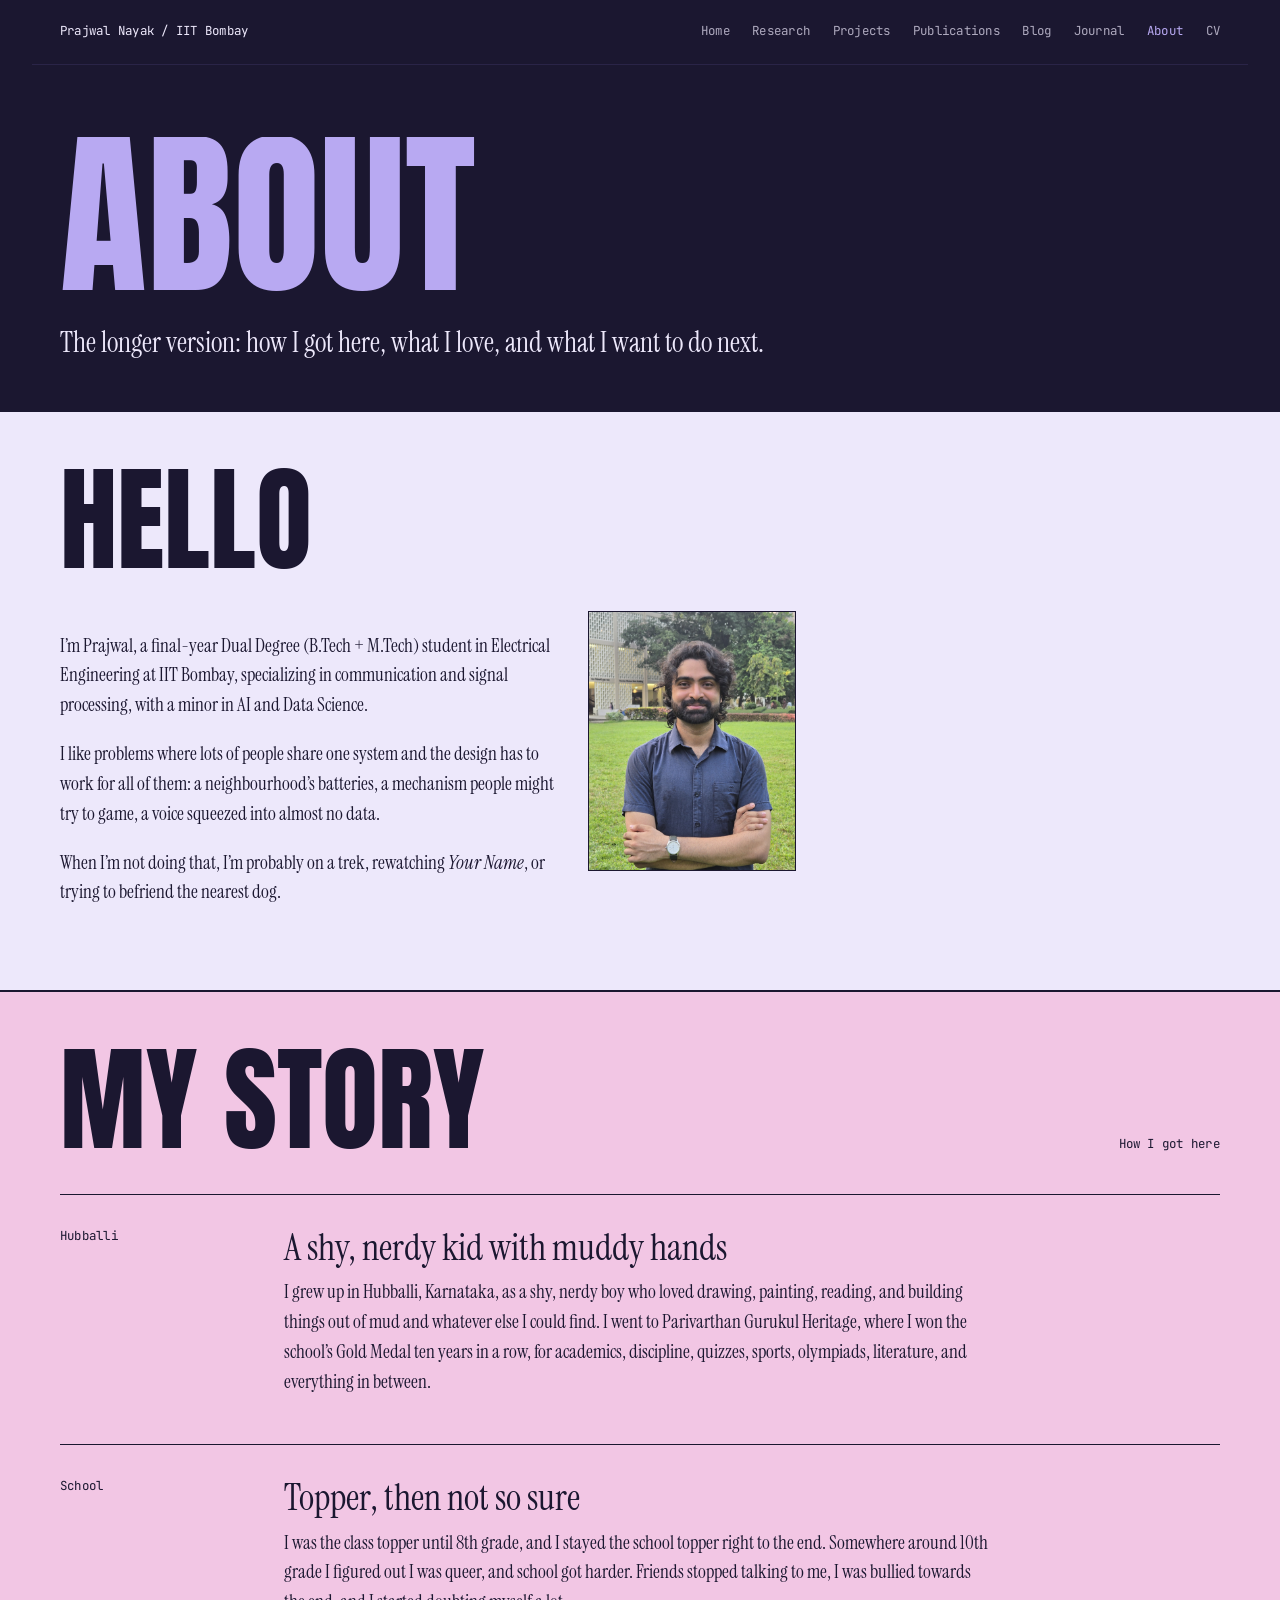
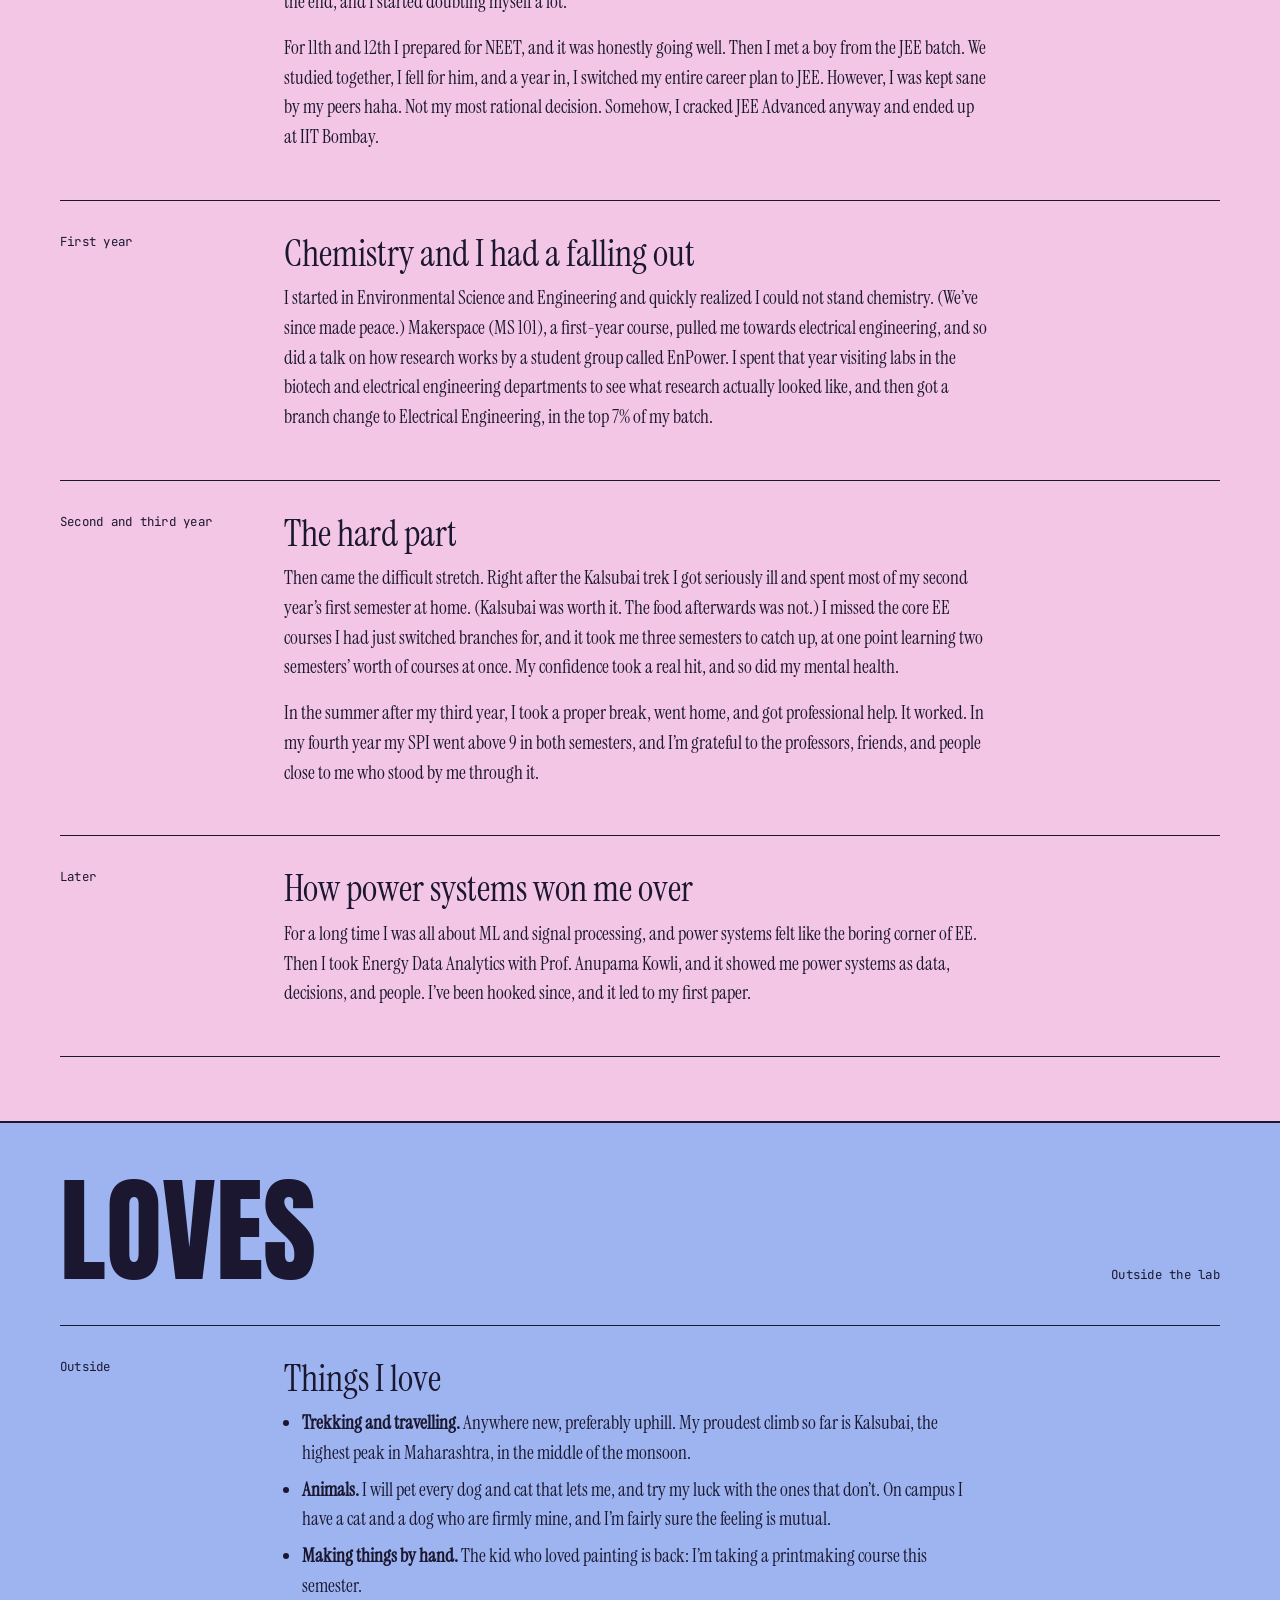
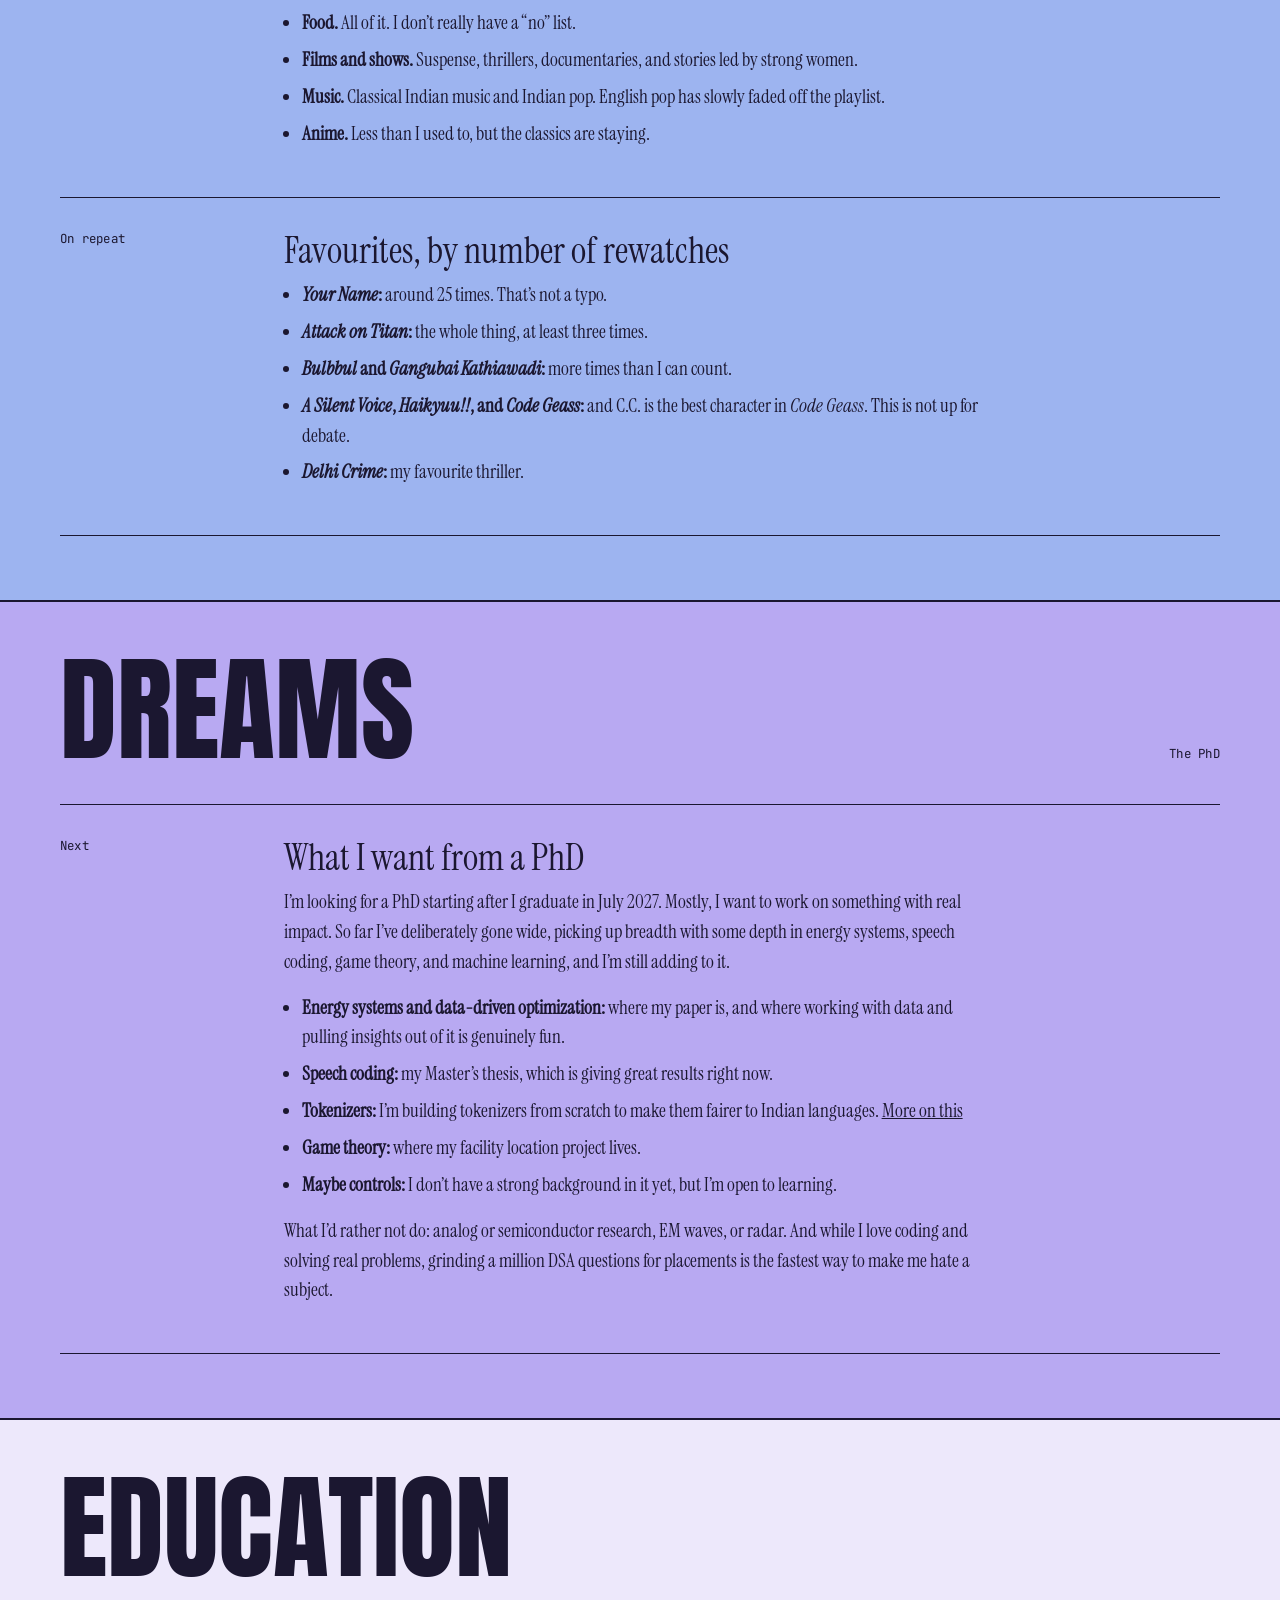
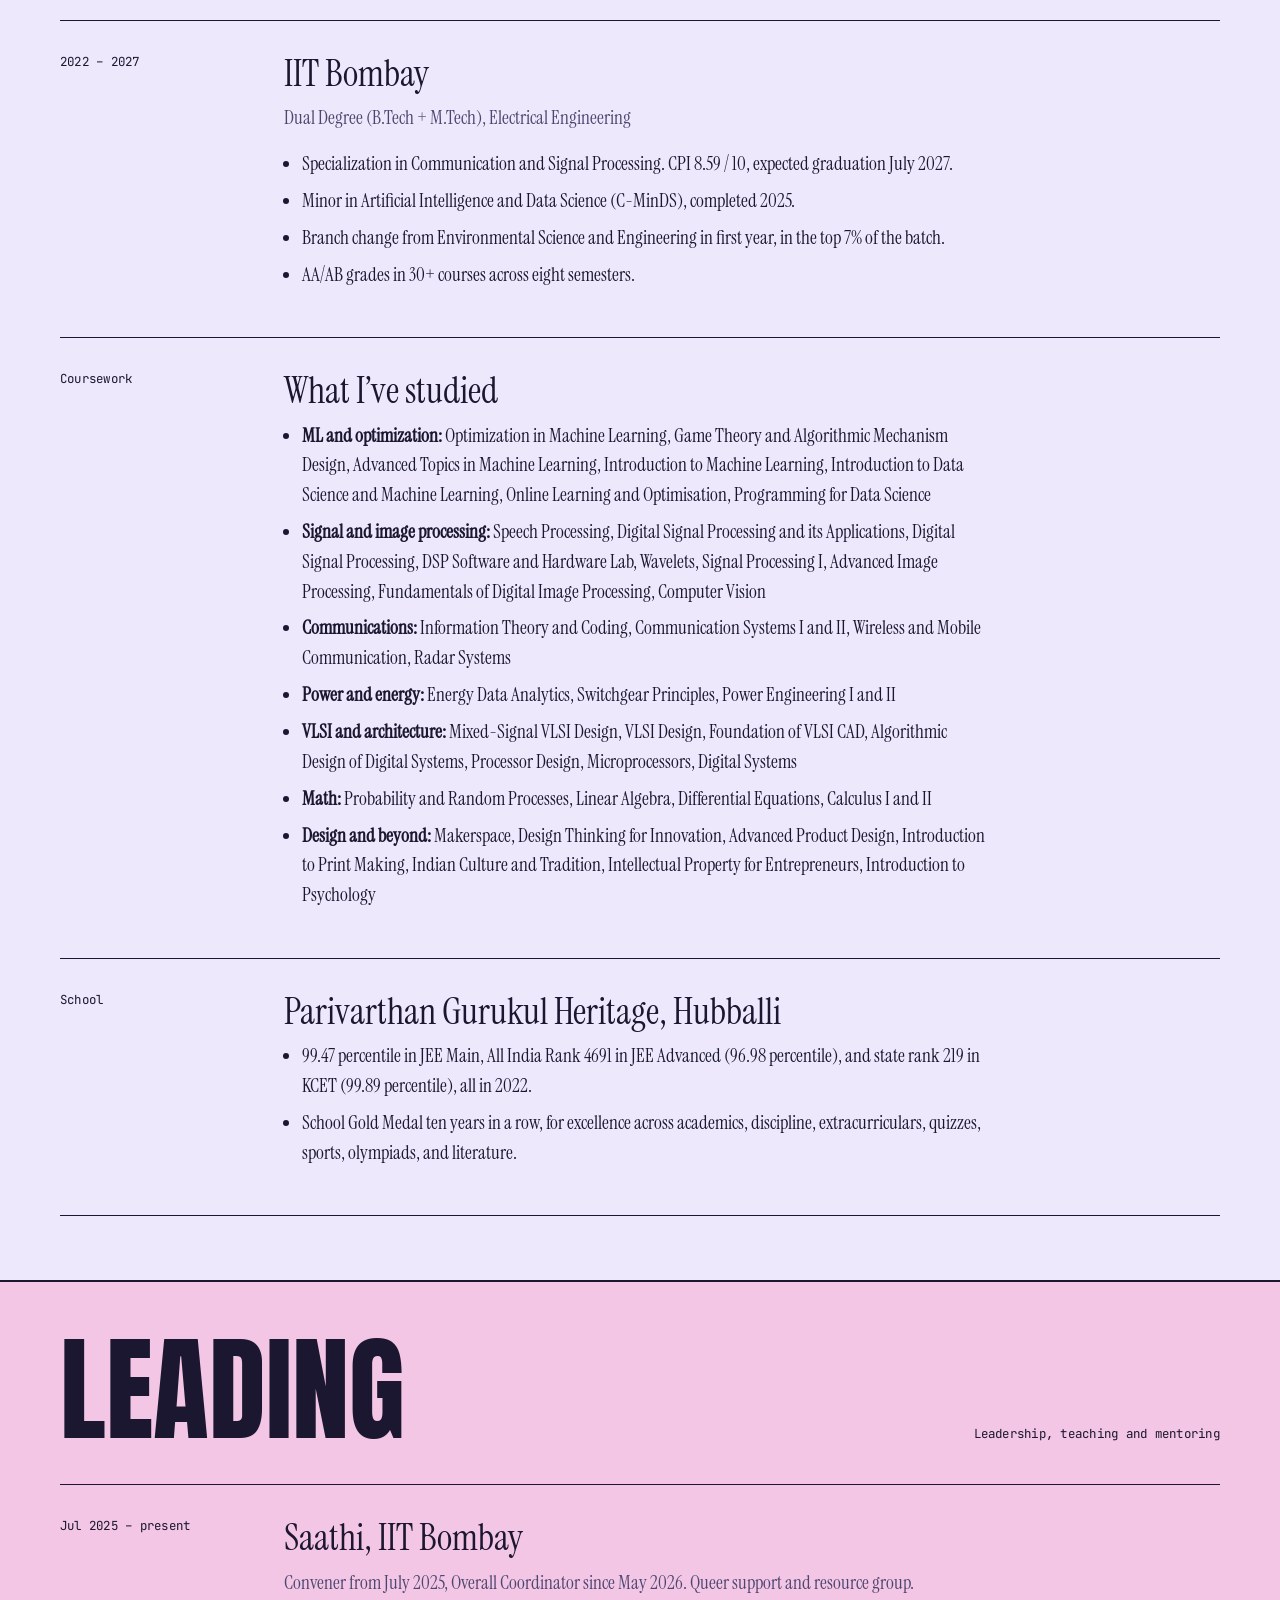
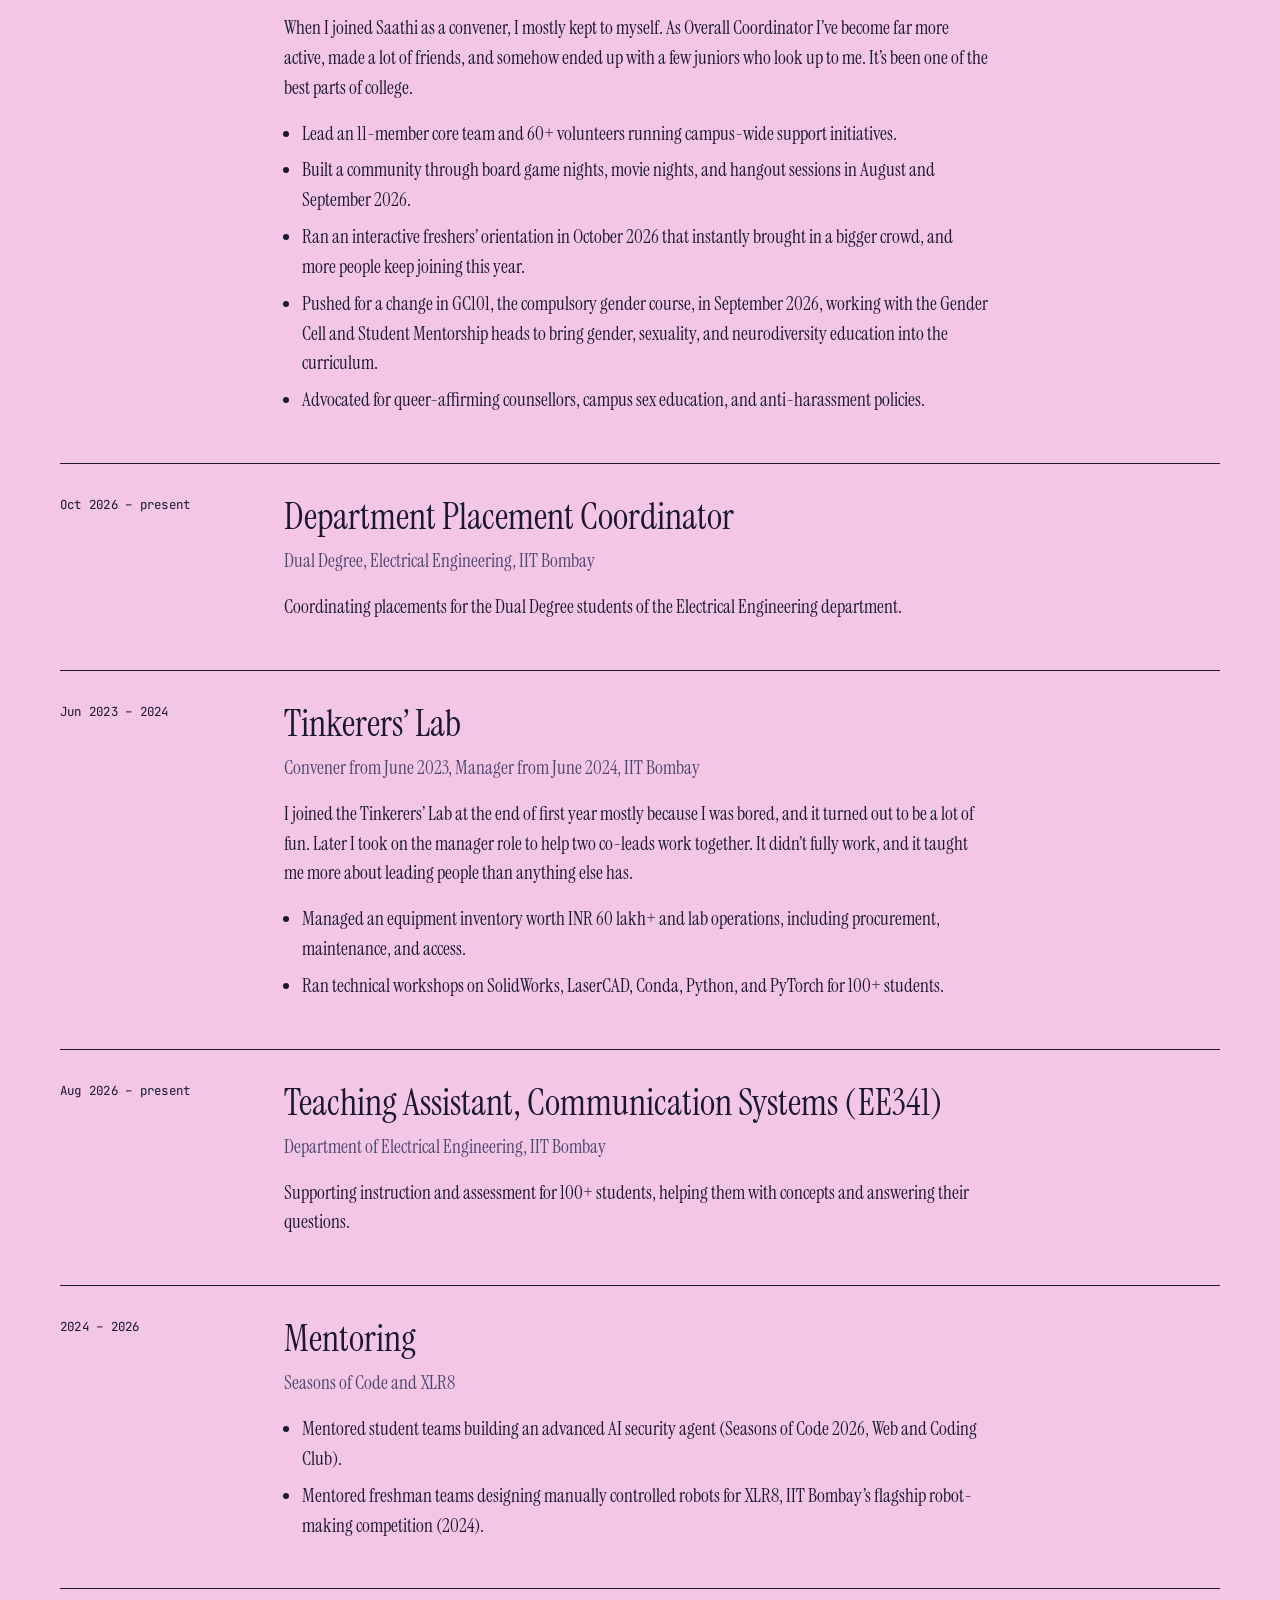
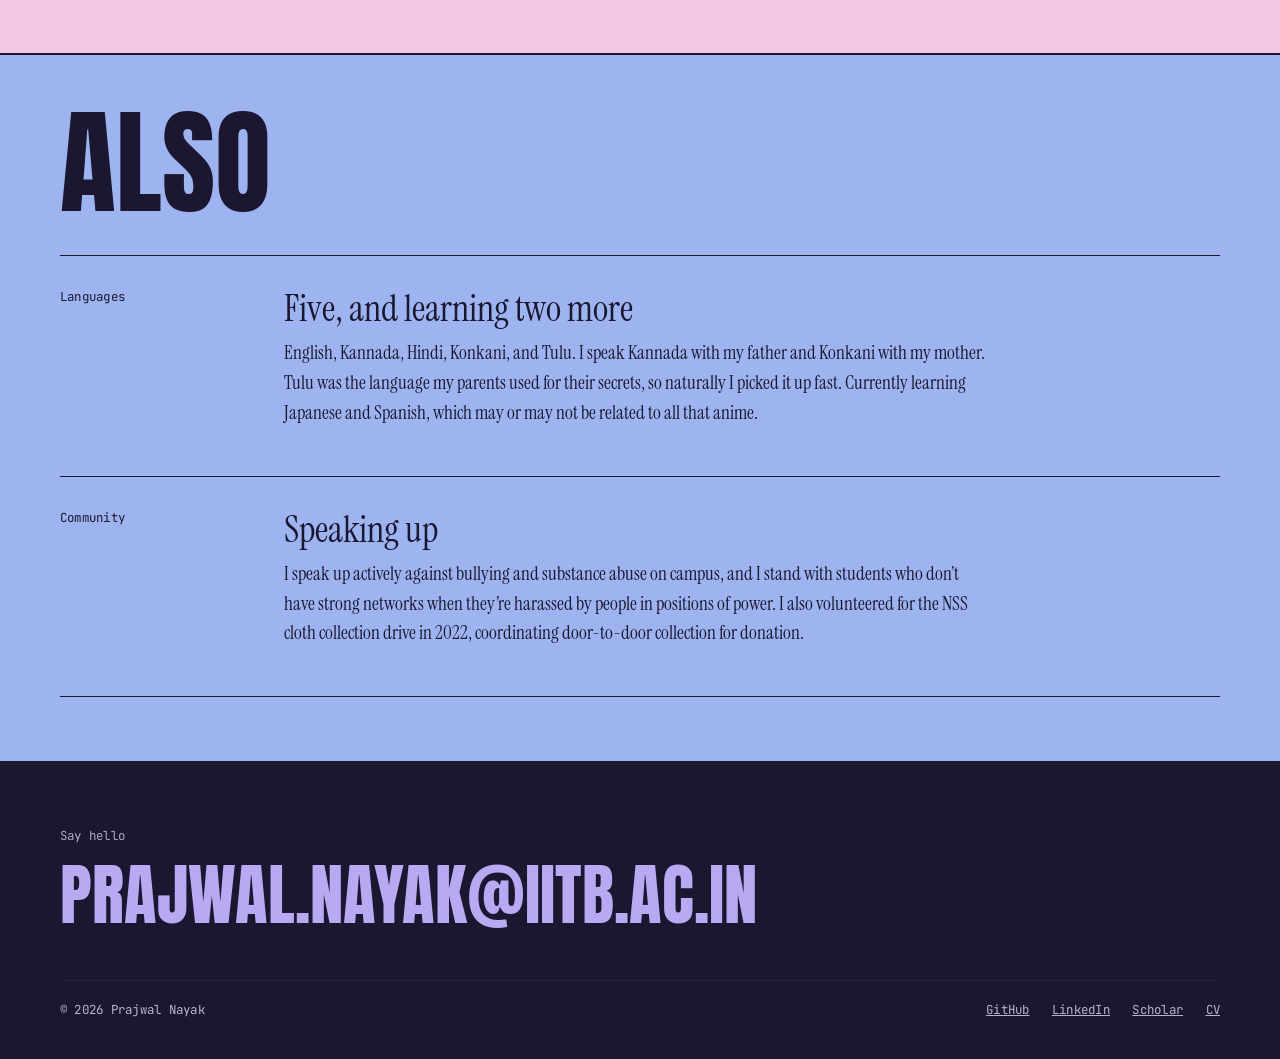
==== commit 26cb86ba: "Updated about" ====
--- a/about.html
+++ b/about.html
@@ -66,7 +66,7 @@
         <h3>Topper, then not so sure</h3>
         
         <p>I was the class topper until 8th grade, and I stayed the school topper right to the end. Somewhere around 10th grade I figured out I was queer, and school got harder. Friends stopped talking to me, I was bullied towards the end, and I started doubting myself a lot.</p>
-        <p>For 11th and 12th I prepared for NEET, and it was honestly going well. Then I met a boy from the JEE batch. We studied together, I fell for him, and a year in, I switched my entire career plan to JEE. Not my most rational decision. Somehow, I cracked JEE Advanced anyway and ended up at IIT Bombay.</p>
+        <p>For 11th and 12th I prepared for NEET, and it was honestly going well. Then I met a boy from the JEE batch. We studied together, I fell for him, and a year in, I switched my entire career plan to JEE. However, I was kept sane by my peers haha. Not my most rational decision. Somehow, I cracked JEE Advanced anyway and ended up at IIT Bombay.</p>
         
       </div>
     </article>
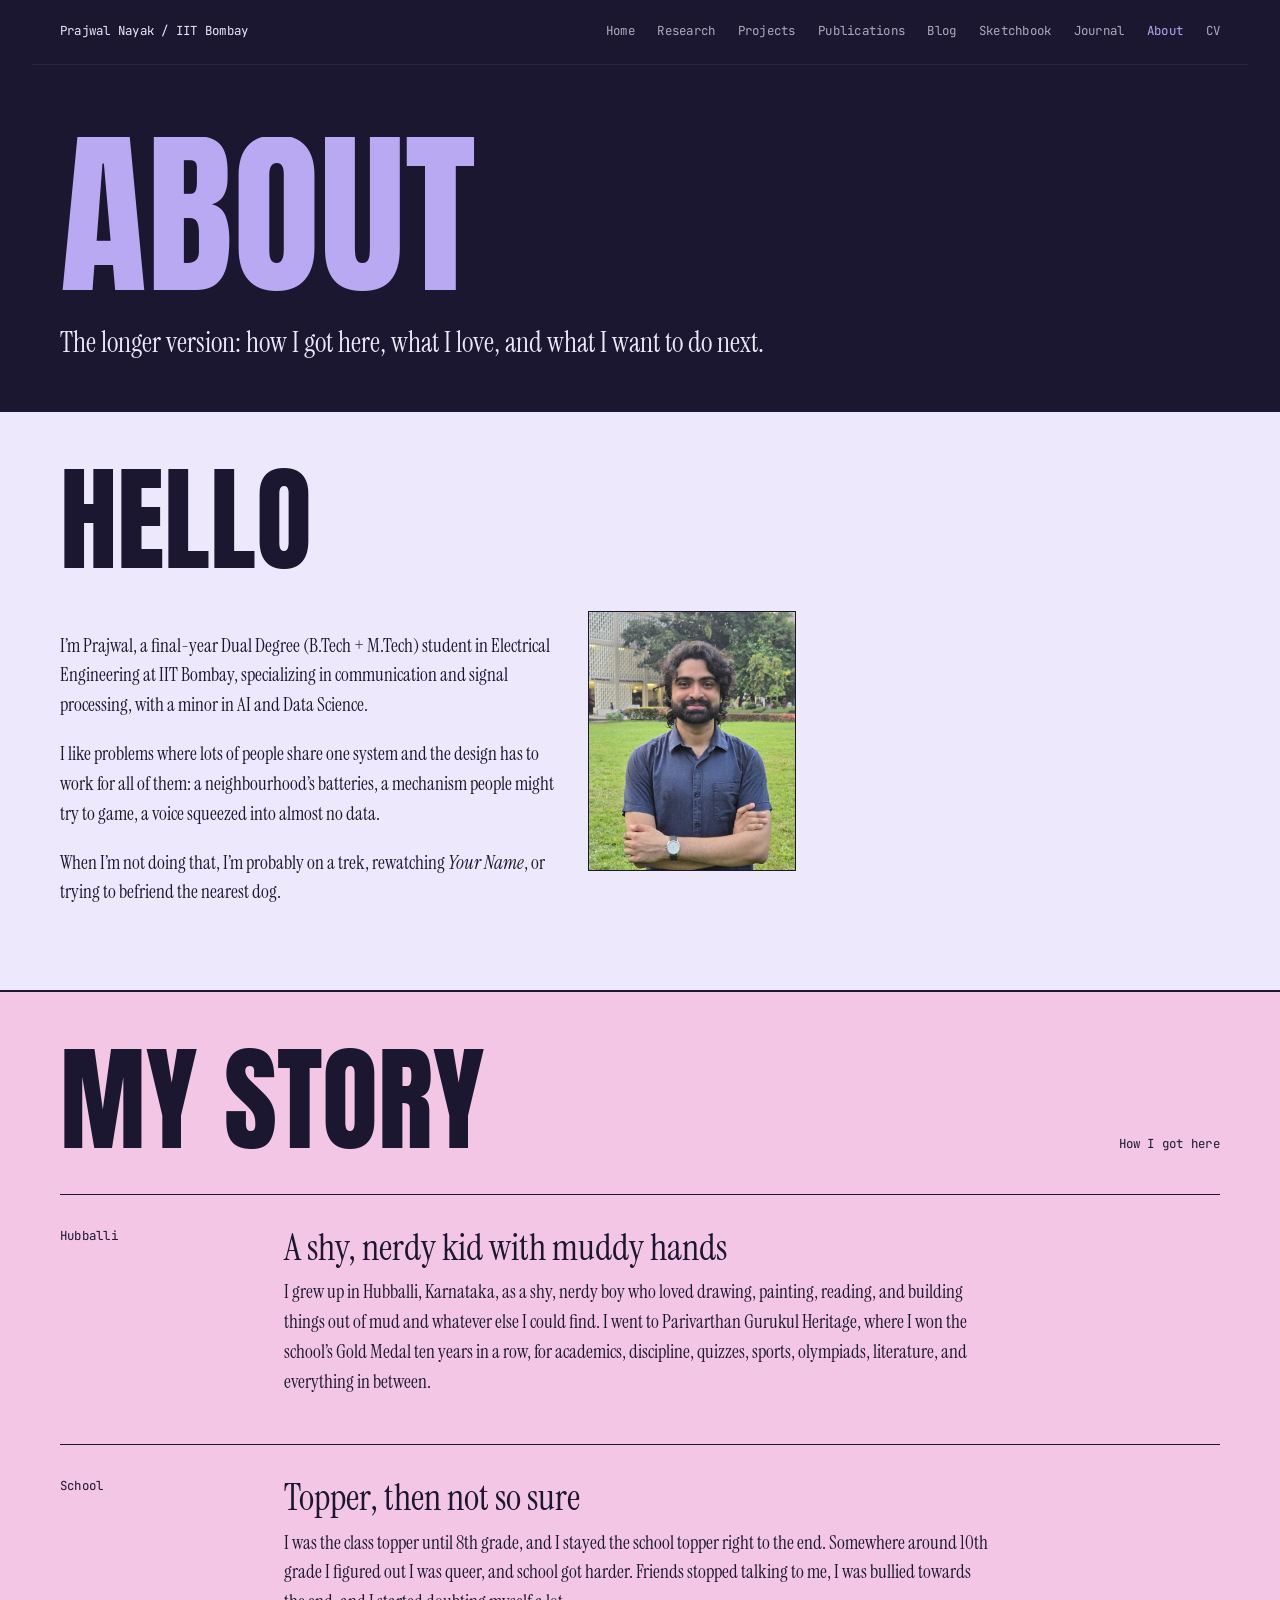
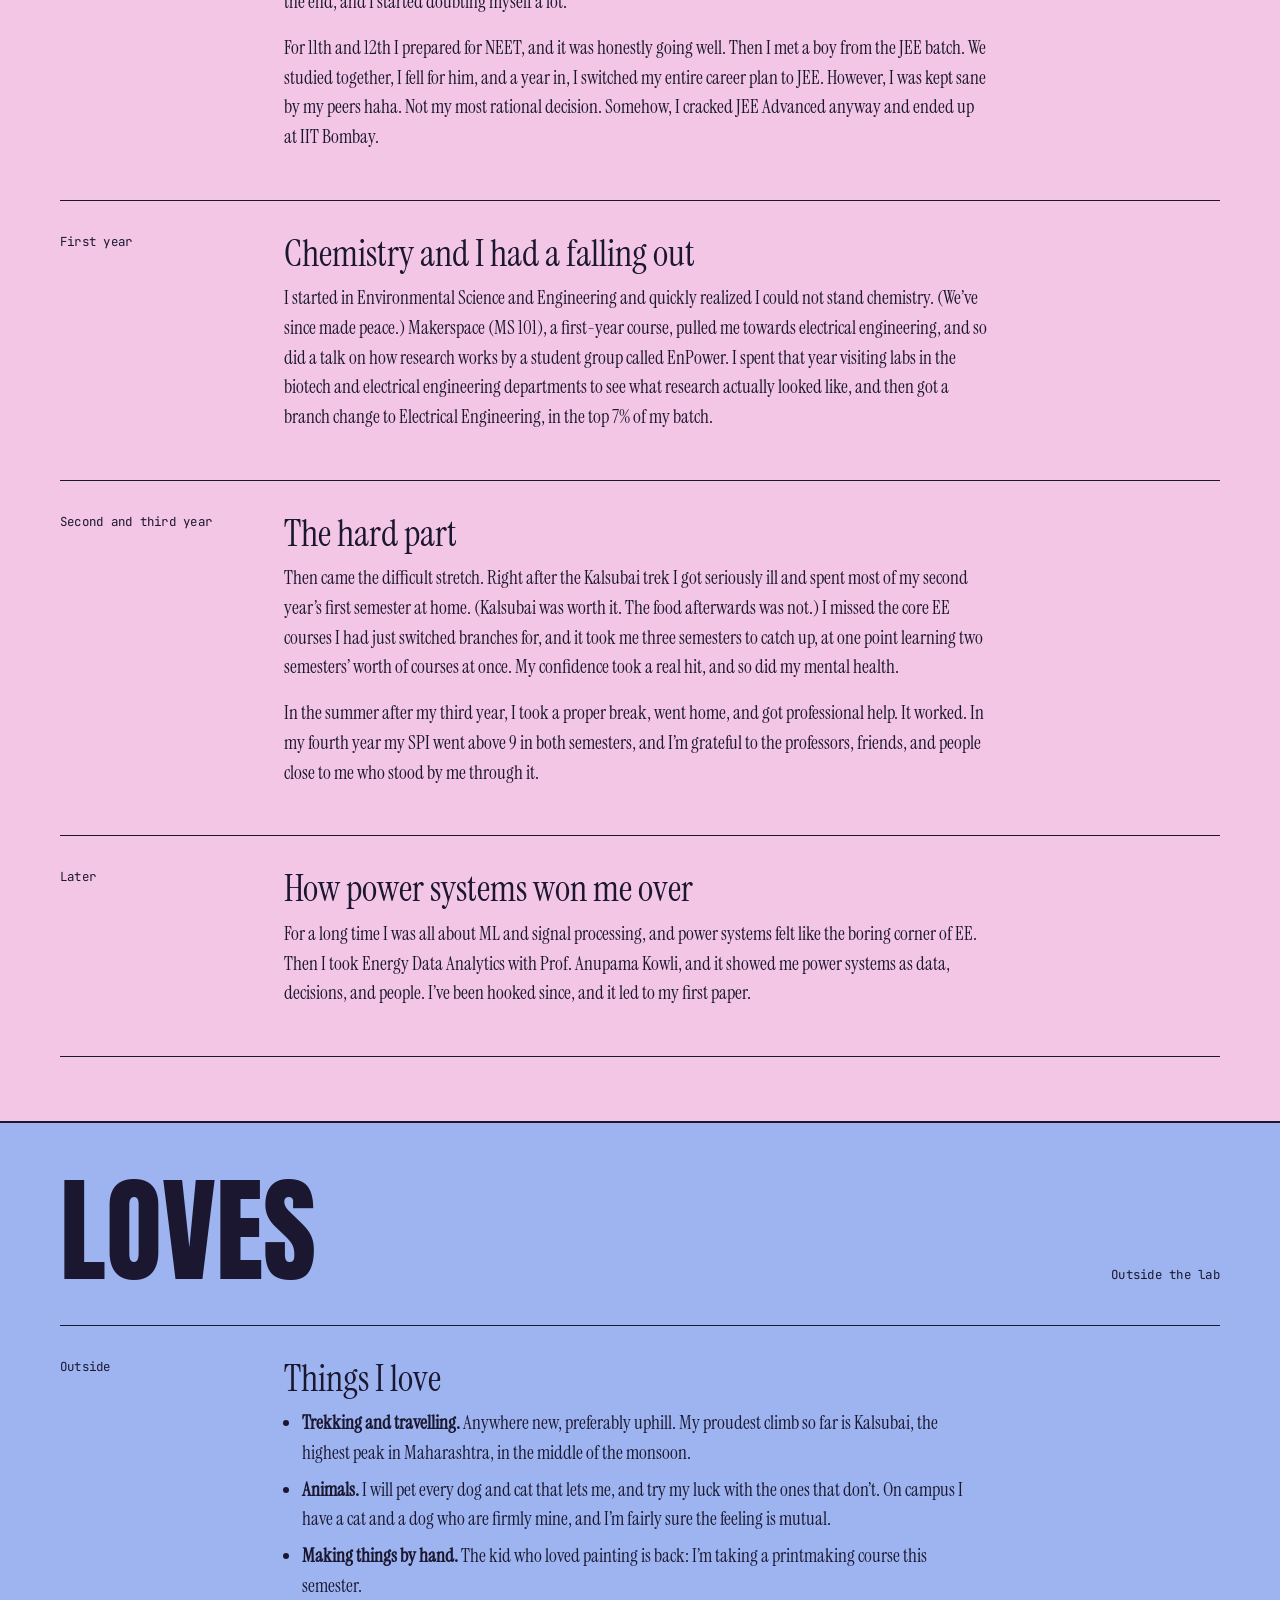
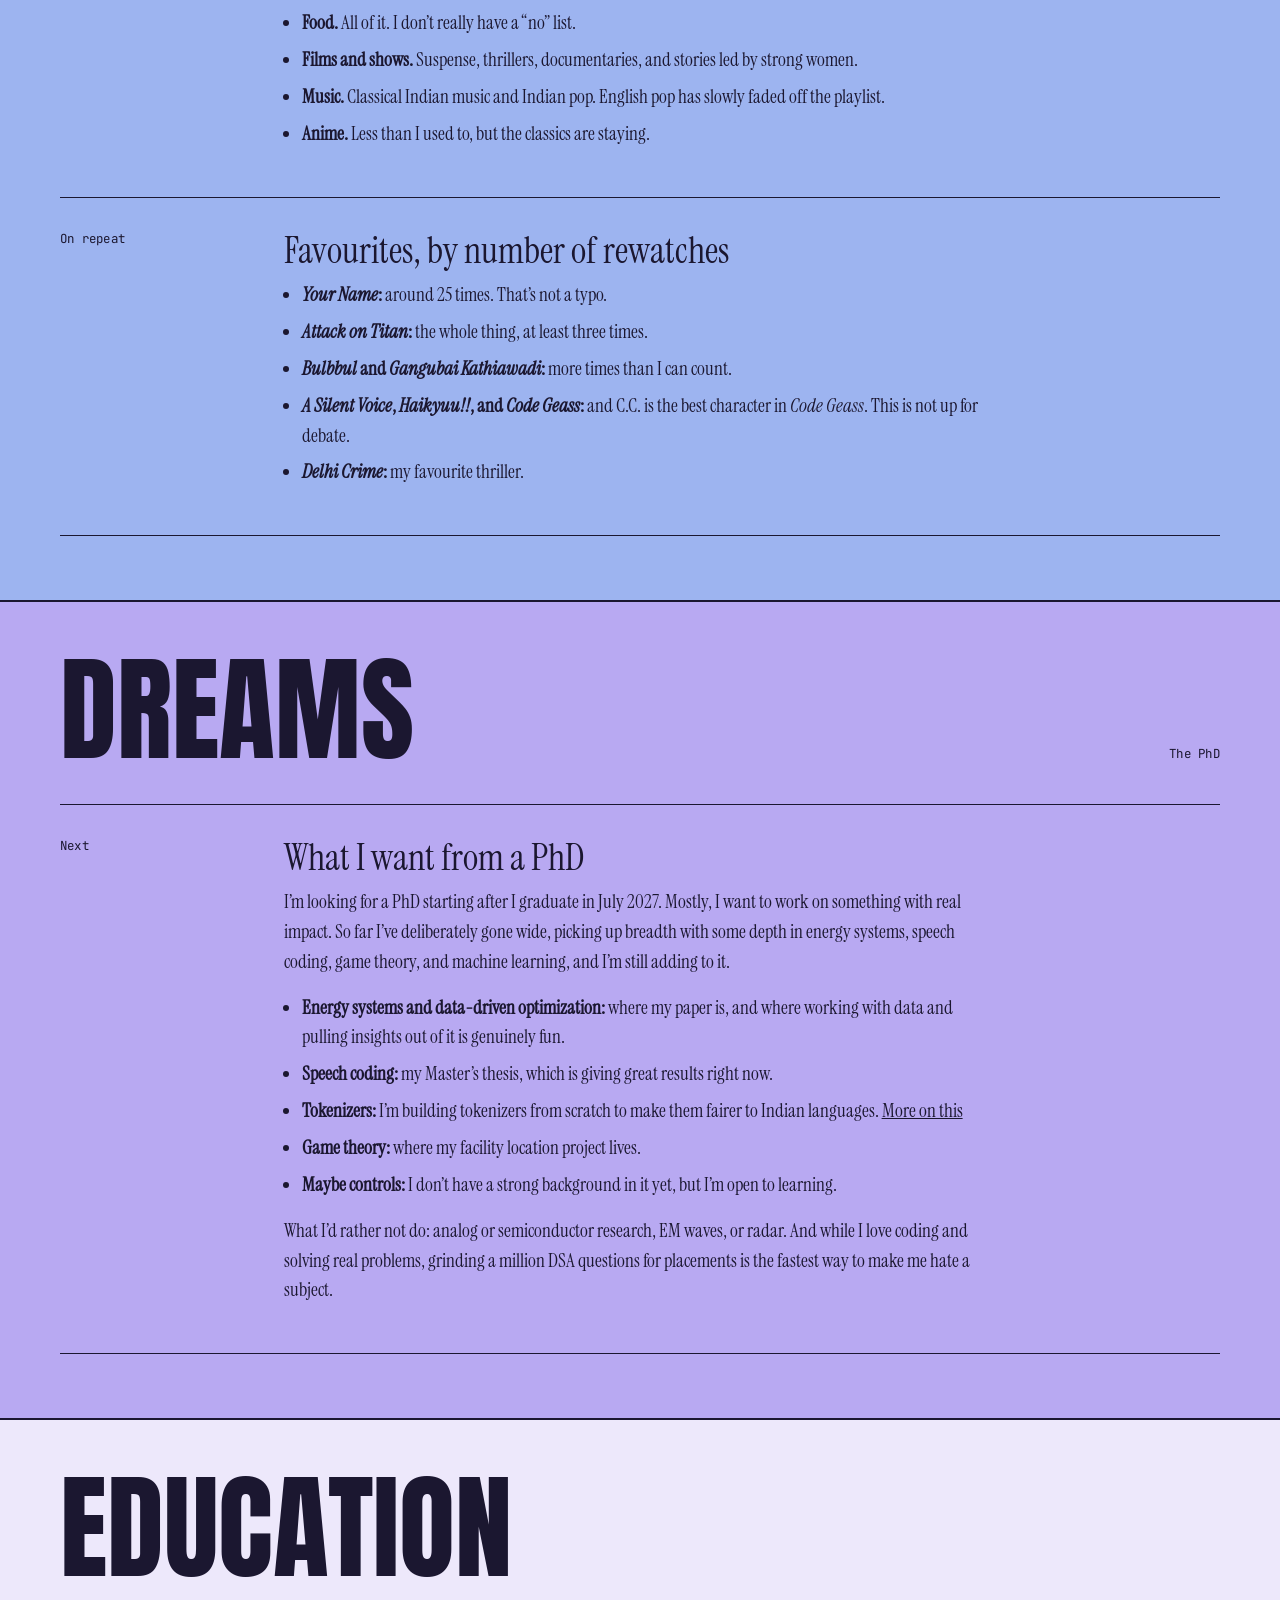
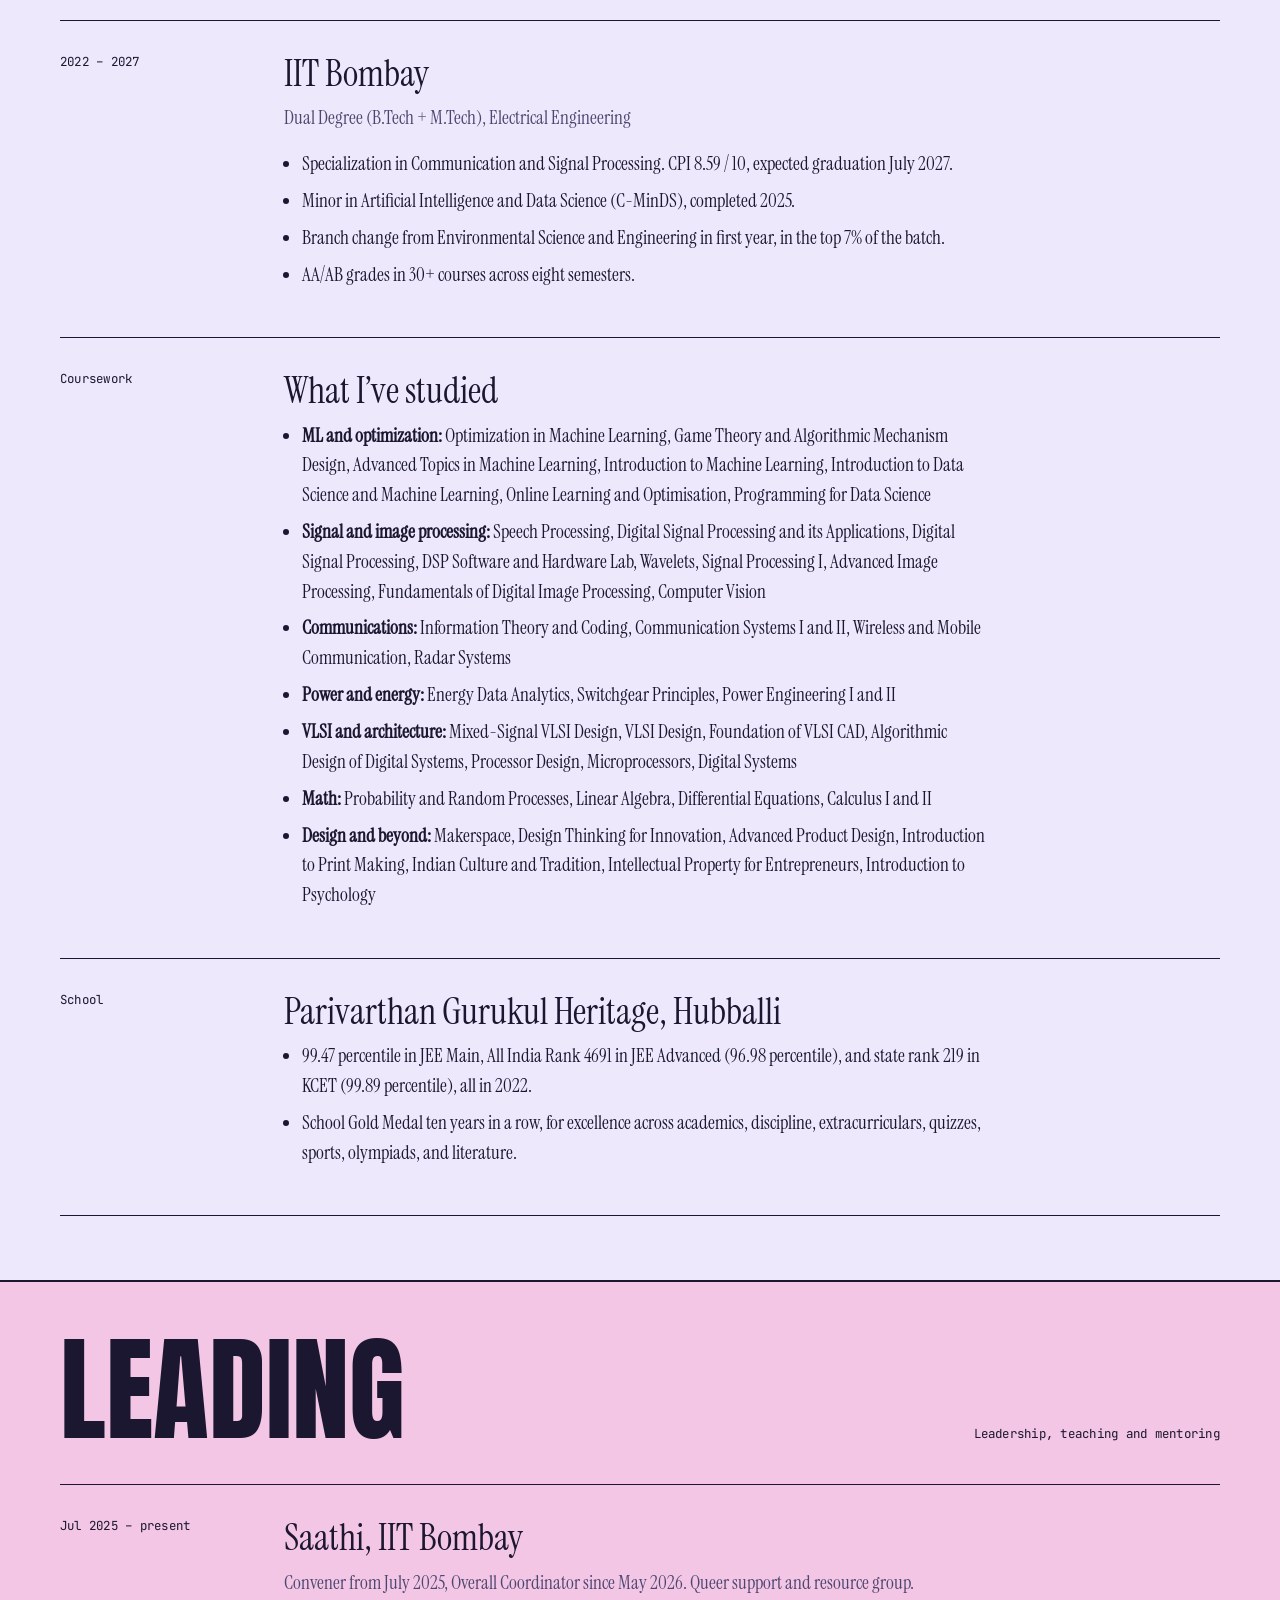
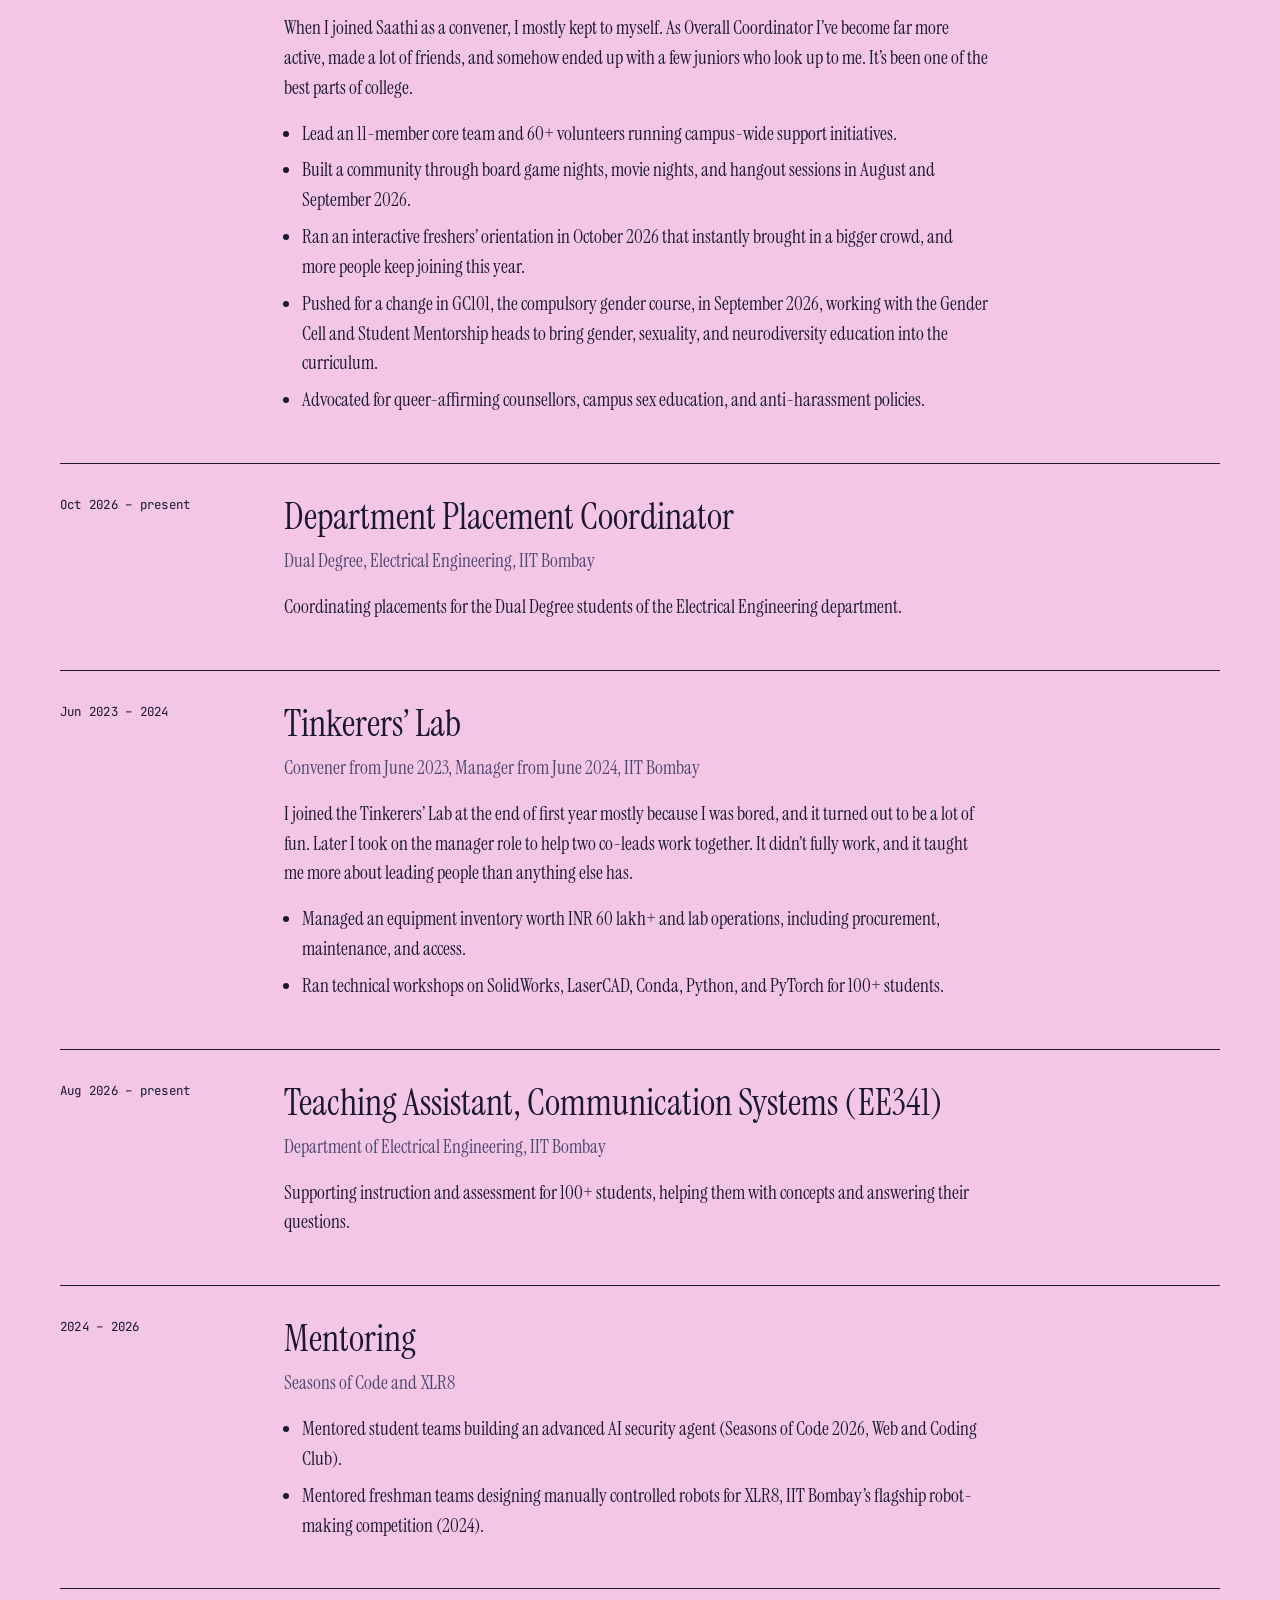
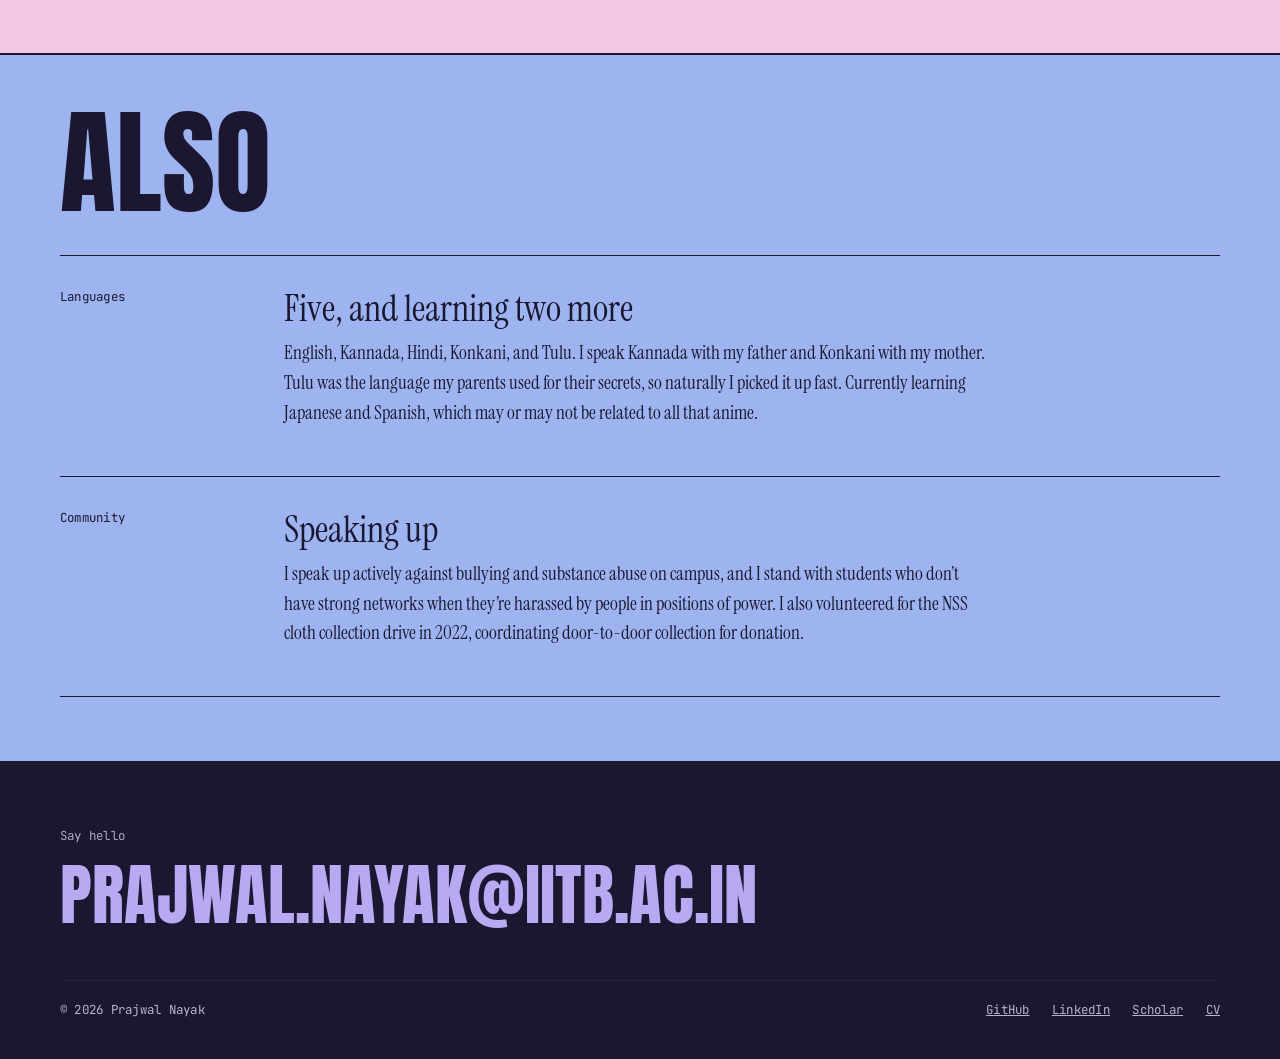
==== commit f4df4249: "Added Sketchbook" ====
--- a/about.html
+++ b/about.html
@@ -22,6 +22,7 @@
         <li><a href="projects.html">Projects</a></li>
         <li><a href="publications.html">Publications</a></li>
         <li><a href="blog.html">Blog</a></li>
+        <li><a href="sketchbook.html">Sketchbook</a></li>
         <li><a href="journal.html">Journal</a></li>
         <li><a href="about.html" aria-current="page">About</a></li>
         <li><a href="cv.pdf">CV</a></li>
